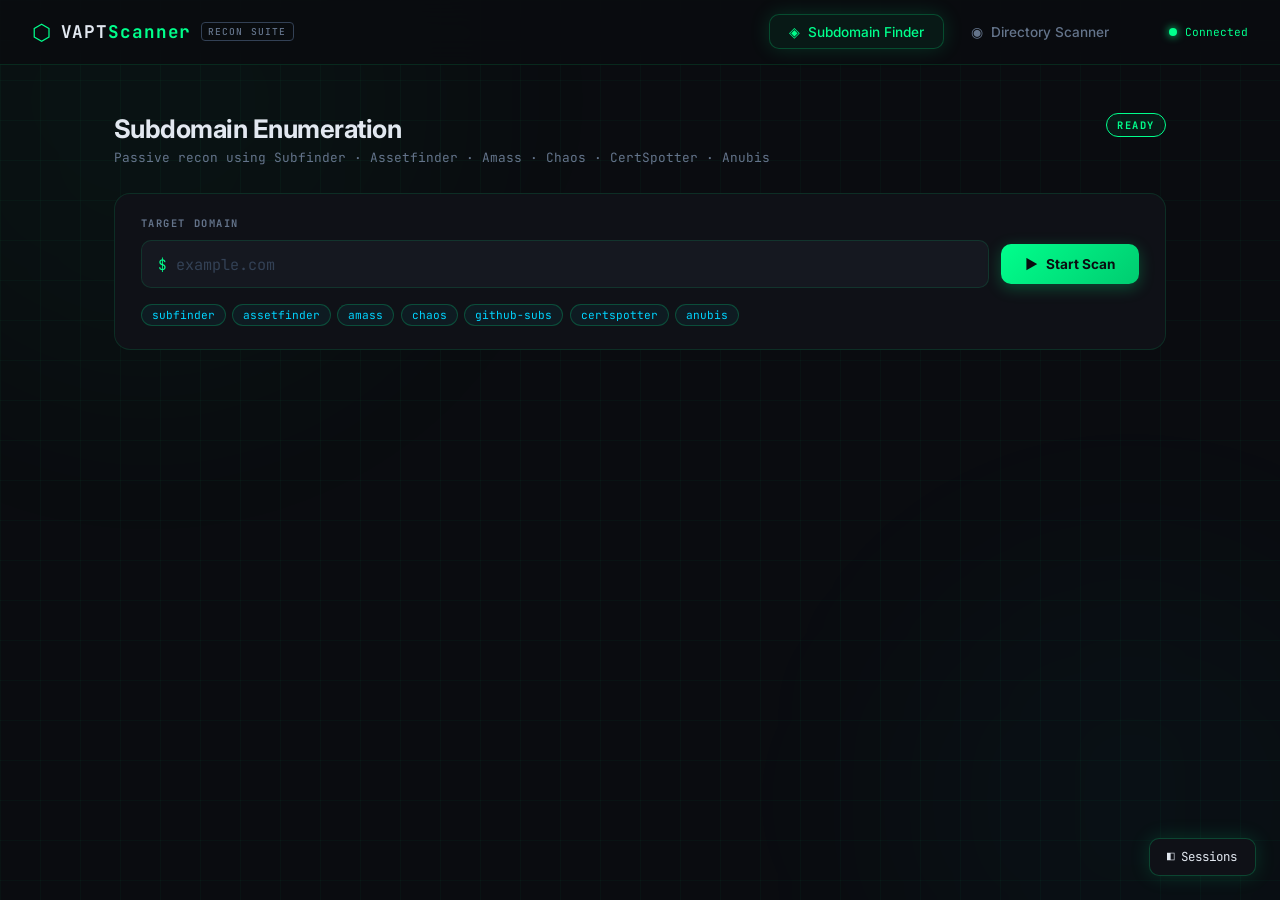
==== templates/index.html @ b08dced9 "Initial commit: VAPT Scanner Recon Suite - Flask backend with SSE streaming for real-time terminal o" ====
<!DOCTYPE html>
<html lang="en">
<head>
  <meta charset="UTF-8" />
  <meta name="viewport" content="width=device-width, initial-scale=1.0" />
  <title>VAPT Scanner — Recon Suite</title>
  <meta name="description" content="Professional VAPT reconnaissance suite for subdomain enumeration and sensitive directory discovery." />
  <link rel="preconnect" href="https://fonts.googleapis.com" />
  <link rel="preconnect" href="https://fonts.gstatic.com" crossorigin />
  <link href="https://fonts.googleapis.com/css2?family=JetBrains+Mono:wght@300;400;500;700&family=Inter:wght@300;400;500;600;700&display=swap" rel="stylesheet" />
  <link rel="stylesheet" href="/static/css/style.css" />
</head>
<body>

  <!-- ── BACKGROUND GRID ── -->
  <div class="bg-grid"></div>
  <div class="bg-glow bg-glow-1"></div>
  <div class="bg-glow bg-glow-2"></div>

  <!-- ── TOP NAV ── -->
  <nav class="navbar" id="navbar">
    <div class="nav-brand">
      <span class="brand-icon">⬡</span>
      <span class="brand-text">VAPT<span class="brand-accent">Scanner</span></span>
      <span class="brand-tag">RECON SUITE</span>
    </div>
    <div class="nav-tabs">
      <button class="nav-tab active" id="tab-subdomain" onclick="switchTab('subdomain')">
        <span class="tab-icon">◈</span> Subdomain Finder
      </button>
      <button class="nav-tab" id="tab-dirscan" onclick="switchTab('dirscan')">
        <span class="tab-icon">◉</span> Directory Scanner
      </button>
    </div>
    <div class="nav-status">
      <span class="status-dot" id="server-dot"></span>
      <span class="status-label" id="server-label">Connected</span>
    </div>
  </nav>

  <!-- ── MAIN CONTENT ── -->
  <main class="main-content">

    <!-- ══════════════════════════════════ -->
    <!--  MODULE 1 — SUBDOMAIN FINDER       -->
    <!-- ══════════════════════════════════ -->
    <section class="module" id="module-subdomain">

      <div class="module-header">
        <div class="module-title-group">
          <h1 class="module-title">Subdomain Enumeration</h1>
          <p class="module-subtitle">Passive recon using Subfinder · Assetfinder · Amass · Chaos · CertSpotter · Anubis</p>
        </div>
        <div class="module-badge" id="sub-badge">READY</div>
      </div>

      <!-- Input card -->
      <div class="card input-card">
        <label class="input-label" for="domain-input">TARGET DOMAIN</label>
        <div class="input-row">
          <div class="input-wrapper">
            <span class="input-prefix">$</span>
            <input
              type="text"
              id="domain-input"
              class="domain-input"
              placeholder="example.com"
              autocomplete="off"
              spellcheck="false"
            />
          </div>
          <button class="btn-primary" id="start-sub-btn" onclick="startSubdomainScan()">
            <span class="btn-icon">▶</span>
            <span class="btn-text">Start Scan</span>
          </button>
          <button class="btn-stop" id="stop-sub-btn" onclick="stopScan('subdomain')" style="display:none">
            <span class="btn-icon">■</span> Stop
          </button>
        </div>
        <div class="tool-chips">
          <span class="chip" id="chip-subfinder">subfinder</span>
          <span class="chip" id="chip-assetfinder">assetfinder</span>
          <span class="chip" id="chip-amass">amass</span>
          <span class="chip" id="chip-chaos">chaos</span>
          <span class="chip" id="chip-github">github-subs</span>
          <span class="chip" id="chip-certspotter">certspotter</span>
          <span class="chip" id="chip-anubis">anubis</span>
        </div>
      </div>

      <!-- Stats row -->
      <div class="stats-row" id="sub-stats-row" style="display:none">
        <div class="stat-card">
          <span class="stat-value" id="stat-total">0</span>
          <span class="stat-label">Total Found</span>
        </div>
        <div class="stat-card stat-card--alive">
          <span class="stat-value" id="stat-alive">0</span>
          <span class="stat-label">Alive Hosts</span>
        </div>
        <div class="stat-card">
          <span class="stat-value" id="stat-elapsed">0s</span>
          <span class="stat-label">Elapsed</span>
        </div>
      </div>

      <!-- Terminal -->
      <div class="card terminal-card" id="sub-terminal-card" style="display:none">
        <div class="terminal-header">
          <div class="terminal-dots">
            <span class="dot dot-red"></span>
            <span class="dot dot-yellow"></span>
            <span class="dot dot-green"></span>
          </div>
          <span class="terminal-title" id="sub-terminal-title">bash — subdomain_finder.sh</span>
          <button class="btn-icon-only" onclick="clearTerminal('sub-terminal')" title="Clear">⌫</button>
        </div>
        <div class="terminal-body" id="sub-terminal"></div>
      </div>

      <!-- Results -->
      <div class="card results-card" id="sub-results-card" style="display:none">
        <div class="results-header">
          <h2 class="results-title">Discovered Subdomains</h2>
          <div class="results-actions">
            <button class="btn-secondary" id="btn-dl-all-subs" onclick="downloadFile('all')">
              ↓ All Subdomains
            </button>
            <button class="btn-secondary btn-secondary--green" id="btn-dl-alive-subs" onclick="downloadFile('alive')">
              ↓ Alive Domains
            </button>
            <button class="btn-primary btn-primary--small" id="btn-run-dirscan" onclick="passToDirectoryScanner()">
              ◉ Run Dir Scan →
            </button>
          </div>
        </div>

        <div class="tabs-inner">
          <button class="inner-tab active" id="itab-alive" onclick="showResultTab('alive')">
            Alive <span class="tab-count" id="alive-count-badge">0</span>
          </button>
          <button class="inner-tab" id="itab-all" onclick="showResultTab('all')">
            All Subdomains <span class="tab-count" id="all-count-badge">0</span>
          </button>
        </div>

        <div id="results-table-container">
          <table class="results-table" id="results-table">
            <thead>
              <tr>
                <th>#</th>
                <th>Host / URL</th>
                <th>Status</th>
                <th>Action</th>
              </tr>
            </thead>
            <tbody id="results-tbody"></tbody>
          </table>
        </div>
      </div>

    </section>

    <!-- ══════════════════════════════════════════════ -->
    <!--  MODULE 2 — DIRECTORY SCANNER (two sub-tabs) -->
    <!-- ══════════════════════════════════════════════ -->
    <section class="module hidden" id="module-dirscan">

      <div class="module-header">
        <div class="module-title-group">
          <h1 class="module-title">Directory Scanner</h1>
          <p class="module-subtitle">Two scan modes: Sensitive File Exposure · Common Directory Enumeration</p>
        </div>
        <div class="module-badge module-badge--orange" id="dir-badge">READY</div>
      </div>

      <!-- ── SUB-TAB SWITCHER ── -->
      <div class="dir-subtab-bar">
        <button class="dir-subtab active" id="dsubtab-sensitive" onclick="switchDirSubTab('sensitive')">
          <span>🔐</span> Sensitive File Scan
        </button>
        <button class="dir-subtab" id="dsubtab-common" onclick="switchDirSubTab('common')">
          <span>📂</span> Common Directory Scan
          <span class="subtab-tag">4750 paths</span>
        </button>
      </div>

      <!-- ════════════════════════════════════ -->
      <!--  SUB-TAB A — SENSITIVE FILE SCAN    -->
      <!-- ════════════════════════════════════ -->
      <div id="dirpanel-sensitive">

        <!-- Input card -->
        <div class="card input-card">
          <div class="file-source-row">
            <div class="file-source-option active" id="src-from-scan" onclick="selectFileSource('scan')">
              <span class="source-icon">⟳</span>
              <span>From Last Subdomain Scan</span>
            </div>
            <div class="file-source-option" id="src-custom" onclick="selectFileSource('custom')">
              <span class="source-icon">📁</span>
              <span>Custom File Path</span>
            </div>
          </div>

          <div id="src-scan-panel">
            <div class="alive-file-display" id="alive-file-display">
              <span class="alive-file-icon">📄</span>
              <span class="alive-file-path" id="alive-file-path-display">No subdomain scan completed yet</span>
            </div>
          </div>

          <div id="src-custom-panel" style="display:none">
            <label class="input-label" for="custom-alive-path">ALIVE DOMAINS FILE PATH</label>
            <div class="input-row">
              <div class="input-wrapper" style="flex:1">
                <span class="input-prefix">📄</span>
                <input type="text" id="custom-alive-path" class="domain-input"
                  placeholder="/path/to/alive_subdomains.txt" spellcheck="false" />
              </div>
            </div>
          </div>

          <div style="margin-top:1.2rem">
            <label class="input-label" for="dir-domain-label">SCAN LABEL (optional)</label>
            <div class="input-row">
              <div class="input-wrapper" style="flex:1">
                <span class="input-prefix">@</span>
                <input type="text" id="dir-domain-label" class="domain-input"
                  placeholder="e.g. example.com" spellcheck="false" />
              </div>
              <button class="btn-primary btn-primary--orange" id="start-dir-btn" onclick="startDirScan()">
                <span class="btn-icon">▶</span>
                <span class="btn-text">Start Sensitive Scan</span>
              </button>
              <button class="btn-stop" id="stop-dir-btn" onclick="stopScan('dirscan')" style="display:none">
                <span class="btn-icon">■</span> Stop
              </button>
            </div>
          </div>

          <div class="target-chips-label">SENSITIVE PATHS CHECKED:</div>
          <div class="tool-chips">
            <span class="chip chip--path">/.env</span>
            <span class="chip chip--path">/.git/HEAD</span>
            <span class="chip chip--path">/.svn/entries</span>
            <span class="chip chip--path">/composer.json</span>
            <span class="chip chip--path">/package.json</span>
            <span class="chip chip--path">/config.php</span>
            <span class="chip chip--path">/wp-config.php</span>
          </div>
        </div>

        <div class="stats-row" id="dir-stats-row" style="display:none">
          <div class="stat-card">
            <span class="stat-value" id="dir-stat-scanned">0</span>
            <span class="stat-label">Hosts Audited</span>
          </div>
          <div class="stat-card stat-card--red">
            <span class="stat-value" id="dir-stat-found">0</span>
            <span class="stat-label">Exposures Found</span>
          </div>
          <div class="stat-card">
            <span class="stat-value" id="dir-stat-elapsed">0s</span>
            <span class="stat-label">Elapsed</span>
          </div>
        </div>

        <div class="card terminal-card" id="dir-terminal-card" style="display:none">
          <div class="terminal-header">
            <div class="terminal-dots">
              <span class="dot dot-red"></span><span class="dot dot-yellow"></span><span class="dot dot-green"></span>
            </div>
            <span class="terminal-title" id="dir-terminal-title">bash — dir_search.sh</span>
            <button class="btn-icon-only" onclick="clearTerminal('dir-terminal')" title="Clear">⌫</button>
          </div>
          <div class="terminal-body" id="dir-terminal"></div>
        </div>

        <div class="card results-card" id="dir-results-card" style="display:none">
          <div class="results-header">
            <h2 class="results-title">Verified Exposures</h2>
            <div class="results-actions">
              <button class="btn-secondary btn-secondary--red" id="btn-dl-findings" onclick="downloadDirFindings()">
                ↓ Download Report
              </button>
            </div>
          </div>
          <div id="findings-container">
            <table class="results-table" id="findings-table">
              <thead><tr><th>#</th><th>Exposed URL</th><th>Type</th><th>Action</th></tr></thead>
              <tbody id="findings-tbody"></tbody>
            </table>
            <div class="no-findings" id="no-findings-msg" style="display:none">
              <span class="no-findings-icon">✓</span>
              <span>No verified exposures found — target appears clean.</span>
            </div>
          </div>
        </div>

      </div><!-- /dirpanel-sensitive -->

      <!-- ════════════════════════════════════ -->
      <!--  SUB-TAB B — COMMON DIRECTORY SCAN  -->
      <!-- ════════════════════════════════════ -->
      <div id="dirpanel-common" style="display:none">

        <div class="card input-card">
          <label class="input-label" for="common-target-url">TARGET URL</label>
          <div class="input-row">
            <div class="input-wrapper" style="flex:1">
              <span class="input-prefix" style="color:var(--cyan)">🌐</span>
              <input
                type="text"
                id="common-target-url"
                class="domain-input"
                placeholder="https://example.com"
                autocomplete="off"
                spellcheck="false"
              />
            </div>
            <button class="btn-primary" id="start-common-btn" onclick="startCommonDirScan()"
              style="background:linear-gradient(135deg,#00d4ff,#0090b3);box-shadow:0 4px 15px rgba(0,212,255,0.25)">
              <span class="btn-icon">▶</span>
              <span class="btn-text">Start Common Scan</span>
            </button>
            <button class="btn-stop" id="stop-common-btn" onclick="stopScan('commondir')" style="display:none">
              <span class="btn-icon">■</span> Stop
            </button>
          </div>

          <div class="target-chips-label">WORDLIST: common.txt (4750 entries)</div>
          <div class="tool-chips">
            <span class="chip" style="color:var(--cyan);border-color:rgba(0,212,255,0.3)">/admin</span>
            <span class="chip" style="color:var(--cyan);border-color:rgba(0,212,255,0.3)">/login</span>
            <span class="chip" style="color:var(--cyan);border-color:rgba(0,212,255,0.3)">/api</span>
            <span class="chip" style="color:var(--cyan);border-color:rgba(0,212,255,0.3)">/backup</span>
            <span class="chip" style="color:var(--cyan);border-color:rgba(0,212,255,0.3)">/config</span>
            <span class="chip" style="color:var(--cyan);border-color:rgba(0,212,255,0.3)">/dashboard</span>
            <span class="chip" style="color:var(--cyan);border-color:rgba(0,212,255,0.3)">+4744 more</span>
          </div>
        </div>

        <!-- Common scan stats -->
        <div class="stats-row" id="common-stats-row" style="display:none">
          <div class="stat-card">
            <span class="stat-value" id="common-stat-scanned">0</span>
            <span class="stat-label">Hosts Scanned</span>
          </div>
          <div class="stat-card" style="border-color:rgba(0,212,255,0.25);background:rgba(0,212,255,0.04)">
            <span class="stat-value" id="common-stat-found" style="color:var(--cyan)">0</span>
            <span class="stat-label">Paths Found</span>
          </div>
          <div class="stat-card">
            <span class="stat-value" id="common-stat-elapsed">0s</span>
            <span class="stat-label">Elapsed</span>
          </div>
        </div>

        <!-- Common terminal -->
        <div class="card terminal-card" id="common-terminal-card" style="display:none">
          <div class="terminal-header">
            <div class="terminal-dots">
              <span class="dot dot-red"></span><span class="dot dot-yellow"></span><span class="dot dot-green"></span>
            </div>
            <span class="terminal-title" id="common-terminal-title">bash — common_dir_scan.sh</span>
            <button class="btn-icon-only" onclick="clearTerminal('common-terminal')" title="Clear">⌫</button>
          </div>
          <div class="terminal-body" id="common-terminal"></div>
        </div>

        <!-- Common results -->
        <div class="card results-card" id="common-results-card" style="display:none">
          <div class="results-header">
            <h2 class="results-title">Common Directories Found</h2>
            <div class="results-actions">
              <button class="btn-secondary" id="btn-dl-common"
                style="color:var(--cyan);border-color:rgba(0,212,255,0.3)"
                onclick="downloadCommonFindings()">
                ↓ Download Report
              </button>
            </div>
          </div>
          <div id="common-findings-container">
            <table class="results-table" id="common-findings-table">
              <thead>
                <tr>
                  <th>#</th>
                  <th>URL</th>
                  <th>HTTP Code</th>
                  <th>Action</th>
                </tr>
              </thead>
              <tbody id="common-findings-tbody"></tbody>
            </table>
            <div class="no-findings" id="common-no-findings-msg" style="display:none">
              <span class="no-findings-icon">✓</span>
              <span>No common directories found.</span>
            </div>
          </div>
        </div>

      </div><!-- /dirpanel-common -->

    </section>

  </main>

  <!-- ── SESSION HISTORY SIDEBAR TOGGLE ── -->
  <button class="history-toggle" id="history-toggle" onclick="toggleHistory()">
    ◧ Sessions
  </button>

  <aside class="history-panel" id="history-panel">
    <div class="history-header">
      <span>Scan History</span>
      <button class="btn-icon-only" onclick="toggleHistory()">✕</button>
    </div>
    <div class="history-list" id="history-list">
      <div class="history-empty">No scans yet</div>
    </div>
  </aside>

  <!-- ── TOAST NOTIFICATIONS ── -->
  <div class="toast-container" id="toast-container"></div>

  <script src="/static/js/app.js"></script>
</body>
</html>
---- static/css/style.css ----
/* ── VAPT Scanner — Dark Terminal Theme ── */
@import url('https://fonts.googleapis.com/css2?family=JetBrains+Mono:wght@300;400;500;700&family=Inter:wght@300;400;500;600;700&display=swap');

:root {
  --bg:        #0a0c10;
  --bg2:       #0f1117;
  --bg3:       #151820;
  --border:    rgba(0,255,140,0.12);
  --border2:   rgba(0,255,140,0.22);
  --green:     #00ff8c;
  --green-dim: #00cc70;
  --cyan:      #00d4ff;
  --orange:    #ff8c42;
  --red:       #ff4466;
  --yellow:    #ffd166;
  --text:      #e2e8f0;
  --text-dim:  #64748b;
  --text-muted:#334155;
  --mono:      'JetBrains Mono', monospace;
  --sans:      'Inter', sans-serif;
  --radius:    10px;
  --radius-lg: 16px;
  --glow-green: 0 0 20px rgba(0,255,140,0.15);
  --glow-cyan:  0 0 20px rgba(0,212,255,0.15);
  --glow-orange:0 0 20px rgba(255,140,66,0.15);
}

*, *::before, *::after { box-sizing: border-box; margin: 0; padding: 0; }

html { scroll-behavior: smooth; }

body {
  background: var(--bg);
  color: var(--text);
  font-family: var(--sans);
  min-height: 100vh;
  overflow-x: hidden;
}

/* ── BACKGROUND ── */
.bg-grid {
  position: fixed; inset: 0; z-index: 0; pointer-events: none;
  background-image:
    linear-gradient(rgba(0,255,140,0.03) 1px, transparent 1px),
    linear-gradient(90deg, rgba(0,255,140,0.03) 1px, transparent 1px);
  background-size: 40px 40px;
}
.bg-glow {
  position: fixed; border-radius: 50%; filter: blur(120px);
  pointer-events: none; z-index: 0; opacity: 0.5;
}
.bg-glow-1 { width:600px; height:600px; top:-200px; left:-150px; background:rgba(0,255,140,0.06); }
.bg-glow-2 { width:500px; height:500px; bottom:-150px; right:-100px; background:rgba(0,212,255,0.05); }

/* ── NAVBAR ── */
.navbar {
  position: sticky; top: 0; z-index: 100;
  display: flex; align-items: center; gap: 1.5rem;
  padding: 0.9rem 2rem;
  background: rgba(10,12,16,0.85);
  backdrop-filter: blur(20px);
  border-bottom: 1px solid var(--border);
}
.nav-brand { display: flex; align-items: center; gap: 0.6rem; }
.brand-icon { font-size: 1.4rem; color: var(--green); }
.brand-text { font-family: var(--mono); font-size: 1.1rem; font-weight: 700; letter-spacing: 0.05em; }
.brand-accent { color: var(--green); }
.brand-tag {
  font-family: var(--mono); font-size: 0.6rem; font-weight: 500;
  color: var(--text-dim); letter-spacing: 0.12em;
  border: 1px solid var(--text-muted); border-radius: 4px;
  padding: 2px 6px;
}
.nav-tabs { display: flex; gap: 0.4rem; margin-left: auto; }
.nav-tab {
  display: flex; align-items: center; gap: 0.5rem;
  padding: 0.5rem 1.2rem;
  background: transparent;
  border: 1px solid transparent;
  border-radius: var(--radius);
  color: var(--text-dim);
  font-family: var(--sans); font-size: 0.85rem; font-weight: 500;
  cursor: pointer; transition: all 0.2s;
}
.nav-tab:hover { color: var(--text); border-color: var(--border); }
.nav-tab.active {
  color: var(--green); border-color: var(--border2);
  background: rgba(0,255,140,0.06);
  box-shadow: var(--glow-green);
}
.tab-icon { font-size: 0.9rem; }

.nav-status { display: flex; align-items: center; gap: 0.5rem; margin-left: 1rem; }
.status-dot {
  width: 8px; height: 8px; border-radius: 50%;
  background: var(--green);
  box-shadow: 0 0 8px var(--green);
  animation: pulse-dot 2s infinite;
}
.status-label { font-family: var(--mono); font-size: 0.7rem; color: var(--green); }
@keyframes pulse-dot {
  0%,100% { opacity:1; }
  50% { opacity:0.4; }
}

/* ── MAIN LAYOUT ── */
.main-content {
  position: relative; z-index: 1;
  max-width: 1100px; margin: 0 auto;
  padding: 2rem 1.5rem 4rem;
}
.module { display: flex; flex-direction: column; gap: 1.2rem; }
.module.hidden { display: none !important; }

/* ── MODULE HEADER ── */
.module-header {
  display: flex; align-items: flex-start; justify-content: space-between;
  padding: 1rem 0 0.5rem;
}
.module-title { font-size: 1.6rem; font-weight: 700; letter-spacing: -0.02em; }
.module-subtitle { font-size: 0.8rem; color: var(--text-dim); margin-top: 0.3rem; font-family: var(--mono); }
.module-badge {
  font-family: var(--mono); font-size: 0.65rem; font-weight: 700;
  letter-spacing: 0.15em; padding: 4px 10px; border-radius: 20px;
  border: 1px solid var(--green); color: var(--green);
  background: rgba(0,255,140,0.06);
}
.module-badge--orange { border-color: var(--orange); color: var(--orange); background: rgba(255,140,66,0.06); }
.module-badge--running { border-color: var(--cyan); color: var(--cyan); background: rgba(0,212,255,0.06); animation: pulse-dot 1s infinite; }
.module-badge--done { border-color: var(--green); color: var(--green); background: rgba(0,255,140,0.1); }
.module-badge--failed { border-color: var(--red); color: var(--red); background: rgba(255,68,102,0.06); }

/* ── CARDS ── */
.card {
  background: var(--bg2);
  border: 1px solid var(--border);
  border-radius: var(--radius-lg);
  padding: 1.4rem 1.6rem;
  transition: border-color 0.3s;
}
.card:hover { border-color: var(--border2); }

/* ── INPUT CARD ── */
.input-label {
  font-family: var(--mono); font-size: 0.65rem; font-weight: 700;
  letter-spacing: 0.15em; color: var(--text-dim);
  display: block; margin-bottom: 0.6rem;
}
.input-row { display: flex; gap: 0.8rem; align-items: center; }
.input-wrapper {
  display: flex; align-items: center; gap: 0.6rem;
  background: var(--bg3); border: 1px solid var(--border);
  border-radius: var(--radius); padding: 0 1rem;
  flex: 1; transition: border-color 0.2s, box-shadow 0.2s;
}
.input-wrapper:focus-within {
  border-color: var(--green);
  box-shadow: 0 0 0 2px rgba(0,255,140,0.1);
}
.input-prefix { font-family: var(--mono); color: var(--green); font-size: 0.9rem; }
.domain-input {
  background: transparent; border: none; outline: none;
  color: var(--text); font-family: var(--mono); font-size: 0.95rem;
  width: 100%; padding: 0.8rem 0;
}
.domain-input::placeholder { color: var(--text-muted); }

/* ── TOOL CHIPS ── */
.tool-chips { display: flex; flex-wrap: wrap; gap: 0.4rem; margin-top: 1rem; }
.chip {
  font-family: var(--mono); font-size: 0.7rem; padding: 3px 10px;
  border-radius: 20px; border: 1px solid var(--border2);
  color: var(--cyan); background: rgba(0,212,255,0.05);
  transition: all 0.3s;
}
.chip--path { color: var(--orange); border-color: rgba(255,140,66,0.25); background: rgba(255,140,66,0.05); }
.chip.running { background: rgba(0,212,255,0.15); border-color: var(--cyan); color: var(--cyan); animation: pulse-dot 0.8s infinite; }
.chip.done { background: rgba(0,255,140,0.1); border-color: var(--green); color: var(--green); }
.chip.skipped { opacity: 0.35; }
.target-chips-label { font-family: var(--mono); font-size: 0.65rem; color: var(--text-dim); letter-spacing: 0.1em; margin-top: 1rem; margin-bottom: 0.4rem; }

/* ── BUTTONS ── */
.btn-primary {
  display: flex; align-items: center; gap: 0.5rem;
  padding: 0.75rem 1.5rem;
  background: linear-gradient(135deg, var(--green), var(--green-dim));
  color: #0a0c10; font-family: var(--sans); font-weight: 700;
  font-size: 0.85rem; border: none; border-radius: var(--radius);
  cursor: pointer; transition: all 0.2s; white-space: nowrap;
  box-shadow: 0 4px 15px rgba(0,255,140,0.25);
}
.btn-primary:hover { transform: translateY(-1px); box-shadow: 0 6px 20px rgba(0,255,140,0.35); }
.btn-primary:active { transform: translateY(0); }
.btn-primary:disabled { opacity: 0.5; cursor: not-allowed; transform: none; }
.btn-primary--orange {
  background: linear-gradient(135deg, var(--orange), #e07832);
  box-shadow: 0 4px 15px rgba(255,140,66,0.25);
}
.btn-primary--orange:hover { box-shadow: 0 6px 20px rgba(255,140,66,0.35); }
.btn-primary--small { padding: 0.5rem 1rem; font-size: 0.78rem; }

.btn-stop {
  display: flex; align-items: center; gap: 0.4rem;
  padding: 0.75rem 1.2rem;
  background: rgba(255,68,102,0.12);
  color: var(--red); border: 1px solid rgba(255,68,102,0.4);
  border-radius: var(--radius); font-family: var(--sans);
  font-weight: 600; font-size: 0.85rem; cursor: pointer;
  transition: all 0.2s; white-space: nowrap;
  animation: pulse-stop 1.5s ease-in-out infinite;
}
.btn-stop:hover {
  background: rgba(255,68,102,0.22);
  border-color: var(--red);
  box-shadow: 0 0 12px rgba(255,68,102,0.3);
}
@keyframes pulse-stop {
  0%,100% { box-shadow: 0 0 0 rgba(255,68,102,0); }
  50%      { box-shadow: 0 0 8px rgba(255,68,102,0.35); }
}

.btn-secondary {
  padding: 0.5rem 1rem;
  background: transparent; color: var(--cyan);
  border: 1px solid rgba(0,212,255,0.3);
  border-radius: var(--radius); font-family: var(--sans);
  font-size: 0.78rem; cursor: pointer; transition: all 0.2s; white-space: nowrap;
}
.btn-secondary:hover { background: rgba(0,212,255,0.08); border-color: var(--cyan); }
.btn-secondary--green { color: var(--green); border-color: rgba(0,255,140,0.3); }
.btn-secondary--green:hover { background: rgba(0,255,140,0.08); border-color: var(--green); }
.btn-secondary--red { color: var(--red); border-color: rgba(255,68,102,0.3); }
.btn-secondary--red:hover { background: rgba(255,68,102,0.08); border-color: var(--red); }
.btn-icon-only {
  background: transparent; border: none; cursor: pointer;
  color: var(--text-dim); font-size: 0.85rem;
  padding: 4px 8px; border-radius: 4px; transition: color 0.2s;
}
.btn-icon-only:hover { color: var(--text); }

/* ── STATS ROW ── */
.stats-row { display: grid; grid-template-columns: repeat(3, 1fr); gap: 1rem; }
.stat-card {
  background: var(--bg2); border: 1px solid var(--border);
  border-radius: var(--radius-lg); padding: 1rem 1.2rem;
  display: flex; flex-direction: column; gap: 0.3rem;
  transition: all 0.3s;
}
.stat-card--alive { border-color: rgba(0,255,140,0.25); background: rgba(0,255,140,0.04); }
.stat-card--red { border-color: rgba(255,68,102,0.25); background: rgba(255,68,102,0.04); }
.stat-value { font-family: var(--mono); font-size: 2rem; font-weight: 700; color: var(--text); }
.stat-card--alive .stat-value { color: var(--green); }
.stat-card--red .stat-value { color: var(--red); }
.stat-label { font-family: var(--mono); font-size: 0.65rem; color: var(--text-dim); letter-spacing: 0.1em; text-transform: uppercase; }

/* ── TERMINAL ── */
.terminal-card { padding: 0; overflow: hidden; }
.terminal-header {
  display: flex; align-items: center; gap: 0.7rem;
  padding: 0.8rem 1rem; background: var(--bg3);
  border-bottom: 1px solid var(--border);
}
.terminal-dots { display: flex; gap: 6px; }
.dot { width: 12px; height: 12px; border-radius: 50%; }
.dot-red    { background: #ff5f57; }
.dot-yellow { background: #ffbd2e; }
.dot-green  { background: #28ca42; }
.terminal-title { font-family: var(--mono); font-size: 0.75rem; color: var(--text-dim); flex: 1; text-align: center; }
.terminal-body {
  height: 320px; overflow-y: auto; padding: 1rem 1.2rem;
  font-family: var(--mono); font-size: 0.8rem; line-height: 1.7;
  background: #060810;
  scroll-behavior: smooth;
}
.terminal-body::-webkit-scrollbar { width: 4px; }
.terminal-body::-webkit-scrollbar-track { background: transparent; }
.terminal-body::-webkit-scrollbar-thumb { background: var(--text-muted); border-radius: 2px; }

.t-line { display: flex; gap: 0.5rem; animation: fade-in 0.15s ease; }
@keyframes fade-in { from { opacity:0; transform: translateY(3px); } to { opacity:1; transform: translateY(0); } }
.t-prefix { color: var(--text-muted); user-select: none; flex-shrink: 0; }
.t-text { color: #a0aec0; word-break: break-all; }
.t-text.ok   { color: var(--green); }
.t-text.warn { color: var(--yellow); }
.t-text.err  { color: var(--red); }
.t-text.info { color: var(--cyan); }
.t-text.exposed { color: var(--red); font-weight: 700; }

.cursor-blink::after {
  content: '█'; color: var(--green);
  animation: blink 1s step-end infinite;
}
@keyframes blink { 0%,100%{opacity:1} 50%{opacity:0} }

/* ── RESULTS / FINDINGS CARD ── */
.results-header { display: flex; align-items: center; justify-content: space-between; margin-bottom: 1rem; flex-wrap: wrap; gap: 0.8rem; }
.results-title { font-size: 1rem; font-weight: 600; }
.results-actions { display: flex; gap: 0.6rem; flex-wrap: wrap; }

.tabs-inner { display: flex; gap: 0.3rem; margin-bottom: 1rem; border-bottom: 1px solid var(--border); padding-bottom: 0.5rem; }
.inner-tab {
  padding: 0.4rem 1rem; background: transparent;
  border: 1px solid transparent; border-radius: var(--radius);
  color: var(--text-dim); font-size: 0.82rem; cursor: pointer; transition: all 0.2s;
}
.inner-tab:hover { color: var(--text); }
.inner-tab.active { color: var(--green); border-color: var(--border2); background: rgba(0,255,140,0.06); }
.tab-count {
  display: inline-block; background: rgba(0,255,140,0.15);
  color: var(--green); font-size: 0.65rem; font-family: var(--mono);
  padding: 1px 6px; border-radius: 10px; margin-left: 4px;
}

/* ── RESULTS TABLE ── */
.results-table { width: 100%; border-collapse: collapse; font-size: 0.82rem; }
.results-table th {
  text-align: left; padding: 0.5rem 0.8rem;
  font-family: var(--mono); font-size: 0.65rem;
  color: var(--text-dim); letter-spacing: 0.1em; text-transform: uppercase;
  border-bottom: 1px solid var(--border);
}
.results-table td { padding: 0.55rem 0.8rem; border-bottom: 1px solid rgba(255,255,255,0.03); vertical-align: middle; }
.results-table tbody tr:hover { background: rgba(255,255,255,0.02); }
.results-table .num { color: var(--text-muted); font-family: var(--mono); font-size: 0.7rem; }
.results-table .host { font-family: var(--mono); font-size: 0.78rem; color: var(--cyan); word-break: break-all; }
.results-table .host a { color: inherit; text-decoration: none; }
.results-table .host a:hover { text-decoration: underline; }

.badge {
  display: inline-block; font-family: var(--mono); font-size: 0.62rem;
  font-weight: 700; padding: 2px 8px; border-radius: 10px; letter-spacing: 0.06em;
}
.badge-alive  { background: rgba(0,255,140,0.1); color: var(--green); border: 1px solid rgba(0,255,140,0.25); }
.badge-dead   { background: rgba(255,68,102,0.08); color: var(--red); border: 1px solid rgba(255,68,102,0.2); }
.badge-sub    { background: rgba(0,212,255,0.08); color: var(--cyan); border: 1px solid rgba(0,212,255,0.2); }
.badge-exposed{ background: rgba(255,68,102,0.15); color: var(--red); border: 1px solid rgba(255,68,102,0.4); }

/* ── DIR SCANNER SUB-TABS ── */
.dir-subtab-bar {
  display: flex; gap: 0.5rem; margin-bottom: 1rem;
  background: var(--bg3); border: 1px solid var(--border);
  border-radius: var(--radius-lg); padding: 0.4rem;
}
.dir-subtab {
  flex: 1; display: flex; align-items: center; justify-content: center; gap: 0.5rem;
  padding: 0.6rem 1rem;
  background: transparent; border: 1px solid transparent;
  border-radius: var(--radius); color: var(--text-dim);
  font-family: var(--sans); font-size: 0.85rem; font-weight: 500;
  cursor: pointer; transition: all 0.2s;
}
.dir-subtab:hover { color: var(--text); border-color: var(--border); }
.dir-subtab.active {
  background: rgba(255,140,66,0.08);
  border-color: rgba(255,140,66,0.35);
  color: var(--orange);
  box-shadow: var(--glow-orange);
}
.dir-subtab:last-child.active {
  background: rgba(0,212,255,0.08);
  border-color: rgba(0,212,255,0.35);
  color: var(--cyan);
  box-shadow: var(--glow-cyan);
}
.subtab-tag {
  font-family: var(--mono); font-size: 0.6rem;
  background: rgba(0,212,255,0.12); color: var(--cyan);
  border: 1px solid rgba(0,212,255,0.25);
  padding: 1px 6px; border-radius: 10px;
}

/* ── DIR SCANNER FILE SOURCE ── */

.file-source-row { display: flex; gap: 0.8rem; margin-bottom: 1.2rem; }
.file-source-option {
  display: flex; align-items: center; gap: 0.5rem;
  padding: 0.6rem 1rem; border-radius: var(--radius);
  border: 1px solid var(--border); color: var(--text-dim);
  font-size: 0.82rem; cursor: pointer; transition: all 0.2s; flex: 1; justify-content: center;
}
.file-source-option:hover { border-color: var(--border2); color: var(--text); }
.file-source-option.active { border-color: var(--orange); color: var(--orange); background: rgba(255,140,66,0.06); }

.alive-file-display {
  display: flex; align-items: center; gap: 0.8rem;
  background: var(--bg3); border: 1px solid var(--border);
  border-radius: var(--radius); padding: 0.9rem 1rem;
}
.alive-file-icon { font-size: 1.2rem; }
.alive-file-path { font-family: var(--mono); font-size: 0.78rem; color: var(--green); word-break: break-all; }
.alive-file-path.empty { color: var(--text-muted); }

/* ── NO FINDINGS ── */
.no-findings {
  display: flex; align-items: center; gap: 0.8rem;
  padding: 2rem; justify-content: center;
  color: var(--green); font-family: var(--mono); font-size: 0.85rem;
}
.no-findings-icon { font-size: 1.4rem; }

/* ── HISTORY PANEL ── */
.history-toggle {
  position: fixed; bottom: 1.5rem; right: 1.5rem; z-index: 200;
  padding: 0.6rem 1.1rem;
  background: var(--bg2); border: 1px solid var(--border2);
  border-radius: var(--radius); color: var(--text);
  font-family: var(--mono); font-size: 0.78rem; cursor: pointer;
  transition: all 0.2s; box-shadow: var(--glow-green);
}
.history-toggle:hover { background: var(--bg3); }

.history-panel {
  position: fixed; right: -340px; top: 60px; bottom: 0;
  width: 320px; z-index: 150;
  background: var(--bg2); border-left: 1px solid var(--border);
  transition: right 0.3s ease; display: flex; flex-direction: column;
}
.history-panel.open { right: 0; box-shadow: -8px 0 40px rgba(0,0,0,0.5); }
.history-header {
  display: flex; align-items: center; justify-content: space-between;
  padding: 1rem 1.2rem; border-bottom: 1px solid var(--border);
  font-family: var(--mono); font-size: 0.85rem; font-weight: 600;
}
.history-list { flex: 1; overflow-y: auto; padding: 0.8rem; display: flex; flex-direction: column; gap: 0.5rem; }
.history-empty { text-align: center; color: var(--text-muted); font-family: var(--mono); font-size: 0.78rem; padding: 2rem 0; }
.history-item {
  background: var(--bg3); border: 1px solid var(--border);
  border-radius: var(--radius); padding: 0.8rem;
  transition: all 0.2s;
}
.history-item--clickable {
  cursor: pointer;
}
.history-item--clickable:hover {
  border-color: var(--green);
  background: rgba(0,255,140,0.04);
  box-shadow: 0 0 12px rgba(0,255,140,0.08);
  transform: translateY(-1px);
}
.history-item-top {
  display: flex; align-items: center; justify-content: space-between;
  margin-bottom: 0.25rem;
}
.history-item-type { font-family: var(--mono); font-size: 0.6rem; color: var(--text-dim); letter-spacing: 0.1em; }
.history-item-domain { font-family: var(--mono); font-size: 0.85rem; color: var(--cyan); margin: 0.2rem 0; }
.history-item-meta { font-size: 0.7rem; color: var(--text-dim); }
.history-item-status { font-family: var(--mono); font-size: 0.65rem; }
.history-item-cta {
  font-family: var(--mono); font-size: 0.65rem;
  color: var(--green); margin-top: 0.4rem; opacity: 0.7;
  transition: opacity 0.2s;
}
.history-item--clickable:hover .history-item-cta { opacity: 1; }

/* ── TOAST ── */
.toast-container { position: fixed; bottom: 1.5rem; left: 50%; transform: translateX(-50%); z-index: 500; display: flex; flex-direction: column; gap: 0.5rem; pointer-events: none; }
.toast {
  background: var(--bg2); border: 1px solid var(--border2);
  border-radius: var(--radius); padding: 0.7rem 1.2rem;
  font-family: var(--mono); font-size: 0.78rem; color: var(--text);
  box-shadow: var(--glow-green); animation: toast-in 0.25s ease;
  pointer-events: auto;
}
.toast.toast-err { border-color: rgba(255,68,102,0.4); color: var(--red); }
@keyframes toast-in { from { opacity:0; transform: translateY(10px); } to { opacity:1; transform: translateY(0); } }

/* ── PROGRESS BAR ── */
.progress-bar-wrap { height: 2px; background: var(--bg3); border-radius: 2px; overflow: hidden; margin-top: 0.8rem; }
.progress-bar {
  height: 100%; width: 0; border-radius: 2px;
  background: linear-gradient(90deg, var(--green), var(--cyan));
  transition: width 0.4s ease;
  animation: shimmer 2s infinite;
}
@keyframes shimmer {
  0%   { box-shadow: 0 0 4px var(--green); }
  50%  { box-shadow: 0 0 12px var(--cyan); }
  100% { box-shadow: 0 0 4px var(--green); }
}

/* ── SCROLLBAR ── */
::-webkit-scrollbar { width: 6px; height: 6px; }
::-webkit-scrollbar-track { background: var(--bg2); }
::-webkit-scrollbar-thumb { background: var(--text-muted); border-radius: 3px; }

/* ── RESPONSIVE ── */
@media (max-width: 700px) {
  .navbar { padding: 0.8rem 1rem; flex-wrap: wrap; }
  .main-content { padding: 1rem 1rem 3rem; }
  .stats-row { grid-template-columns: 1fr 1fr; }
  .module-header { flex-direction: column; gap: 0.5rem; }
  .results-header { flex-direction: column; }
  .nav-status { display: none; }
}
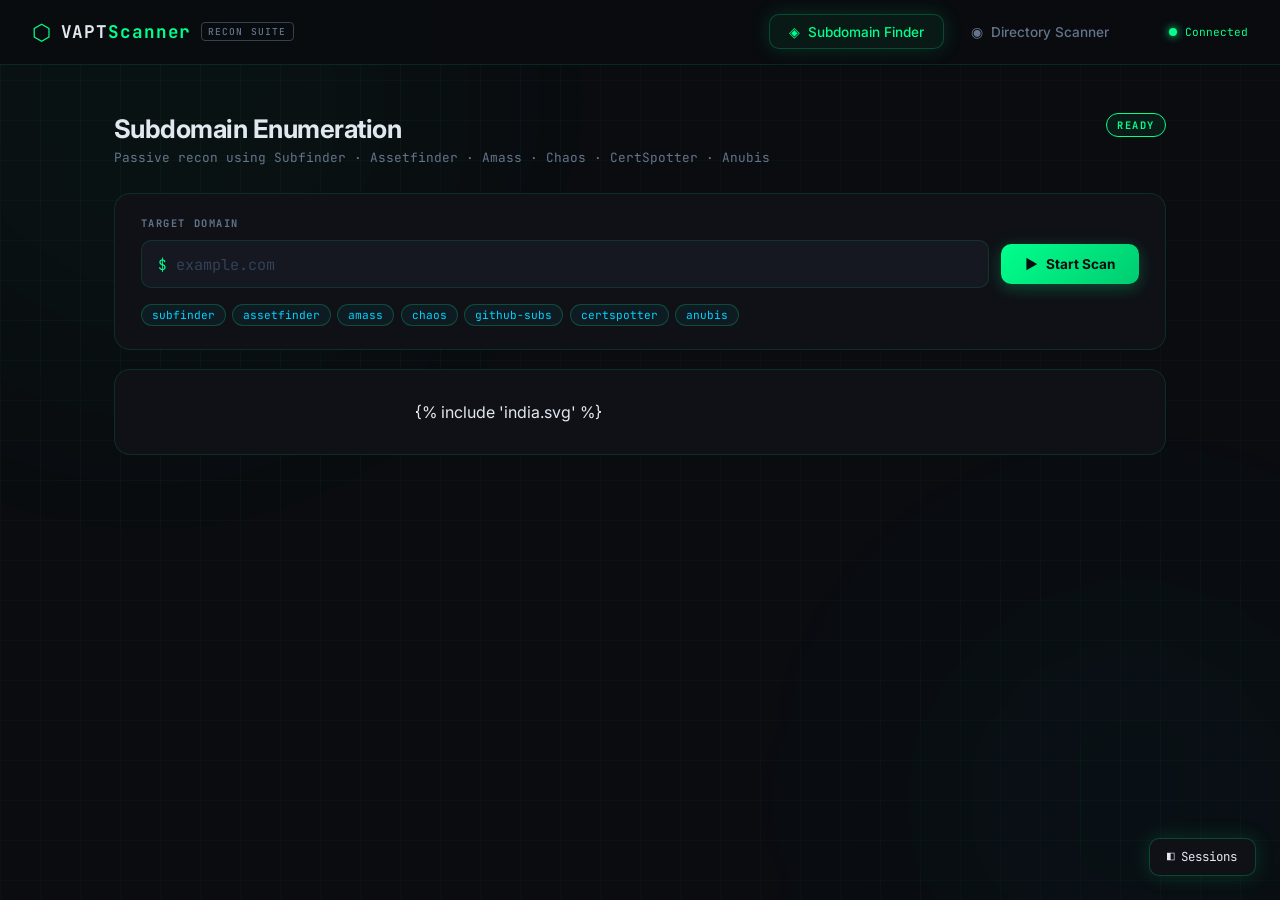
==== commit 3816cb88: "Added indian map and fix the duplicate" ====
--- a/templates/index.html
+++ b/templates/index.html
@@ -104,6 +104,14 @@
         </div>
       </div>
 
+      <!-- Map Card -->
+      <div class="card map-card" id="sub-map-card">
+        <div class="map-container" id="india-map-container">
+          {% include 'india.svg' %}
+          <div id="map-tooltip" class="map-tooltip"></div>
+        </div>
+      </div>
+
       <!-- Terminal -->
       <div class="card terminal-card" id="sub-terminal-card" style="display:none">
         <div class="terminal-header">
--- a/static/css/style.css
+++ b/static/css/style.css
@@ -483,6 +483,57 @@
 ::-webkit-scrollbar-track { background: var(--bg2); }
 ::-webkit-scrollbar-thumb { background: var(--text-muted); border-radius: 3px; }
 
+/* ── MAP OF INDIA ── */
+.map-card {
+  padding: 2rem;
+  display: flex;
+  justify-content: center;
+  align-items: center;
+}
+.map-container {
+  position: relative;
+  width: 100%;
+  max-width: 450px;
+  margin: 0 auto;
+}
+.map-container svg {
+  width: 100%;
+  height: auto;
+  filter: drop-shadow(0 0 10px rgba(0,255,140,0.1));
+}
+.map-container svg path {
+  fill: var(--bg3);
+  stroke: var(--green);
+  stroke-width: 1.5;
+  transition: all 0.3s ease;
+  cursor: pointer;
+}
+.map-container svg path:hover {
+  fill: rgba(0,255,140,0.2);
+  stroke-width: 2.5;
+  filter: drop-shadow(0 0 8px var(--green));
+}
+.map-tooltip {
+  position: absolute;
+  top: 0px;
+  right: -80px;
+  background: rgba(10,12,16,0.9);
+  border: 1px solid var(--green);
+  color: var(--green);
+  padding: 8px 16px;
+  border-radius: var(--radius);
+  font-family: var(--mono);
+  font-size: 0.85rem;
+  font-weight: 700;
+  pointer-events: none;
+  opacity: 0;
+  transition: opacity 0.2s ease;
+  box-shadow: var(--glow-green);
+  text-transform: uppercase;
+  letter-spacing: 0.05em;
+  z-index: 10;
+}
+
 /* ── RESPONSIVE ── */
 @media (max-width: 700px) {
   .navbar { padding: 0.8rem 1rem; flex-wrap: wrap; }
@@ -491,4 +542,5 @@
   .module-header { flex-direction: column; gap: 0.5rem; }
   .results-header { flex-direction: column; }
   .nav-status { display: none; }
-}
+  .map-tooltip { right: 0; top: -40px; }
+}
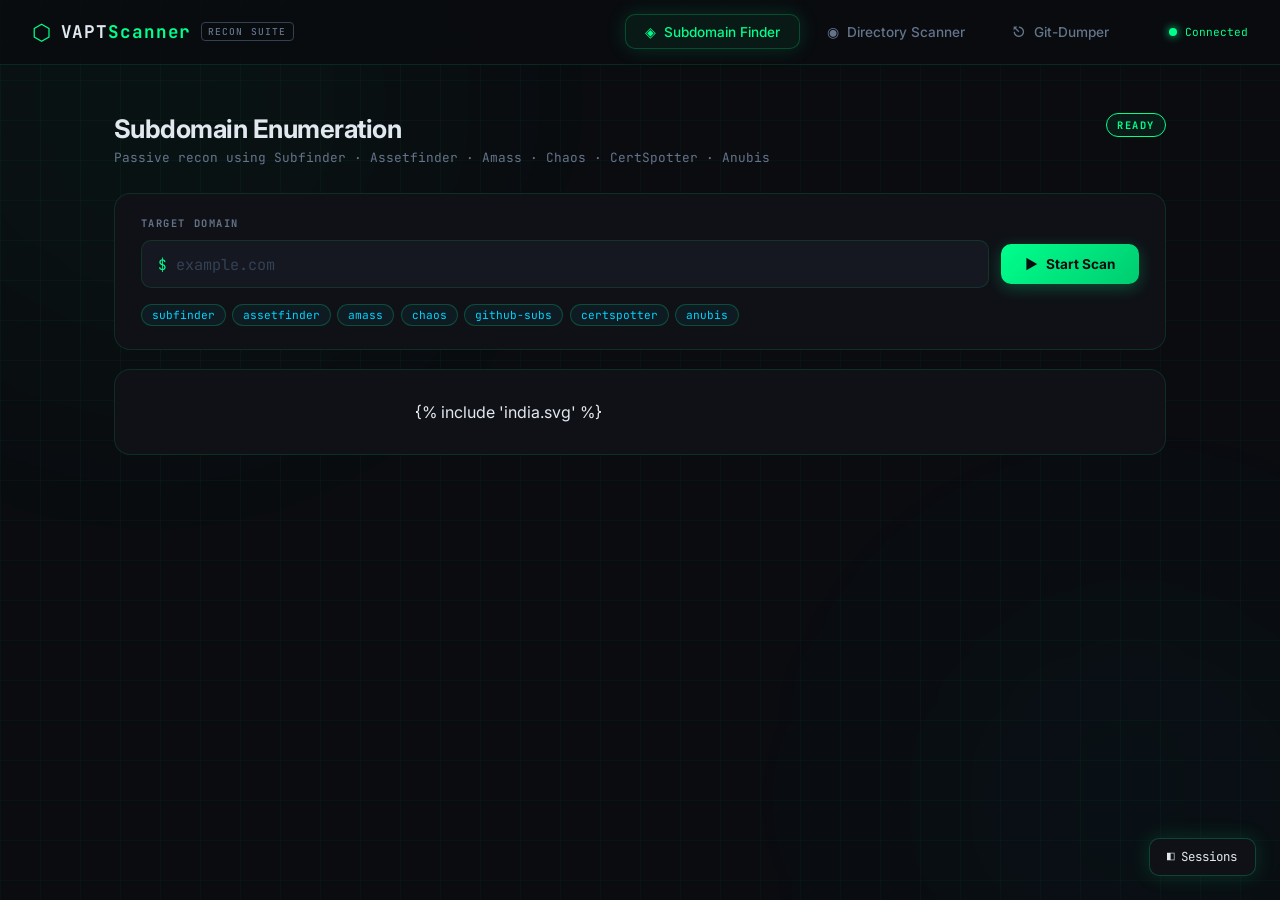
==== commit ab4a8505: "Add Git-Dumper module: detect .git/HEAD exposures, manual per-target dump with authorization confirm" ====
--- a/templates/index.html
+++ b/templates/index.html
@@ -30,6 +30,9 @@
       </button>
       <button class="nav-tab" id="tab-dirscan" onclick="switchTab('dirscan')">
         <span class="tab-icon">◉</span> Directory Scanner
+      </button>
+      <button class="nav-tab" id="tab-gitdump" onclick="switchTab('gitdump')">
+        <span class="tab-icon">⎋</span> Git-Dumper
       </button>
     </div>
     <div class="nav-status">
@@ -412,6 +415,152 @@
 
     </section>
 
+    <!-- ══════════════════════════════════ -->
+    <!--  MODULE 3 — GIT-DUMPER             -->
+    <!-- ══════════════════════════════════ -->
+    <section class="module hidden" id="module-gitdump">
+
+      <div class="module-header">
+        <div class="module-title-group">
+          <h1 class="module-title">Git-Dumper</h1>
+          <p class="module-subtitle">Extract an exposed .git repository from a confirmed finding — one target at a time</p>
+        </div>
+        <div class="module-badge" id="gitdump-badge">READY</div>
+      </div>
+
+      <div class="auth-banner" id="gitdump-availability-banner" style="display:none"></div>
+
+      <div class="auth-banner auth-banner--info">
+        ⎋ Every dump here is a manual, per-target action. Findings are never dumped automatically —
+        you pick one below, confirm you're authorized to test it, then run it yourself.
+      </div>
+
+      <!-- Detected findings -->
+      <div class="card">
+        <div class="results-header">
+          <h2 class="results-title">Detected /.git/HEAD Exposures</h2>
+        </div>
+        <div id="gitdump-findings-list" class="gitdump-findings-list"></div>
+        <div class="no-findings" id="gitdump-no-findings">
+          <span class="no-findings-icon">·</span>
+          <span>No /.git/HEAD exposures yet — run a Sensitive File Scan on the Directory Scanner tab, or add a target manually below.</span>
+        </div>
+
+        <div class="target-chips-label" style="margin-top:1.4rem">ADD TARGET MANUALLY</div>
+        <div class="input-row">
+          <div class="input-wrapper" style="flex:1">
+            <span class="input-prefix">⎋</span>
+            <input type="text" id="gitdump-custom-url" class="domain-input"
+              placeholder="https://target.example/.git/HEAD" spellcheck="false" />
+          </div>
+          <button class="btn-secondary" onclick="addCustomGitDumpTarget()">+ Add</button>
+        </div>
+      </div>
+
+      <!-- Confirm & run -->
+      <div class="card" id="gitdump-confirm-card" style="display:none">
+        <div class="results-header">
+          <h2 class="results-title">Confirm &amp; Run</h2>
+        </div>
+
+        <div class="target-chips-label">SELECTED TARGET</div>
+        <div class="alive-file-display">
+          <span class="alive-file-icon">⎋</span>
+          <span class="alive-file-path" id="gitdump-target-display">—</span>
+        </div>
+
+        <div style="margin-top:1rem">
+          <label class="input-label" for="gitdump-label-input">DUMP FOLDER LABEL (optional)</label>
+          <div class="input-row">
+            <div class="input-wrapper" style="flex:1">
+              <span class="input-prefix">@</span>
+              <input type="text" id="gitdump-label-input" class="domain-input"
+                placeholder="defaults to the hostname" spellcheck="false" />
+            </div>
+          </div>
+        </div>
+
+        <div class="gitdump-preview">
+          <div class="gitdump-preview-row">
+            <span class="gitdump-preview-label">Command</span>
+            <code class="gitdump-preview-value" id="gitdump-command-preview">—</code>
+          </div>
+          <div class="gitdump-preview-row">
+            <span class="gitdump-preview-label">Saves to</span>
+            <code class="gitdump-preview-value" id="gitdump-path-preview">—</code>
+          </div>
+          <div class="gitdump-preview-hint" id="gitdump-venv-hint"></div>
+        </div>
+
+        <label class="auth-checkbox-row" for="gitdump-authorized-checkbox">
+          <input type="checkbox" id="gitdump-authorized-checkbox" />
+          <span>I confirm I am authorized to test this specific target and extract its repository data.</span>
+        </label>
+
+        <div class="input-row" style="margin-top:1rem">
+          <button class="btn-primary" id="start-gitdump-btn" onclick="startGitDump()" disabled
+            style="background:linear-gradient(135deg,#ff4466,#c22e48);box-shadow:0 4px 15px rgba(255,68,102,0.25)">
+            <span class="btn-icon">⎋</span>
+            <span class="btn-text">Run Dump</span>
+          </button>
+          <button class="btn-stop" id="stop-gitdump-btn" onclick="stopScan('gitdump')" style="display:none">
+            <span class="btn-icon">■</span> Stop
+          </button>
+        </div>
+      </div>
+
+      <!-- Stats -->
+      <div class="stats-row" id="gitdump-stats-row" style="display:none">
+        <div class="stat-card stat-card--red">
+          <span class="stat-value" id="gitdump-stat-files">0</span>
+          <span class="stat-label">Files Retrieved</span>
+        </div>
+        <div class="stat-card">
+          <span class="stat-value" id="gitdump-stat-elapsed">0s</span>
+          <span class="stat-label">Elapsed</span>
+        </div>
+      </div>
+
+      <!-- Terminal -->
+      <div class="card terminal-card" id="gitdump-terminal-card" style="display:none">
+        <div class="terminal-header">
+          <div class="terminal-dots">
+            <span class="dot dot-red"></span><span class="dot dot-yellow"></span><span class="dot dot-green"></span>
+          </div>
+          <span class="terminal-title">bash — git-dumper</span>
+          <button class="btn-icon-only" onclick="clearTerminal('gitdump-terminal')" title="Clear">⌫</button>
+        </div>
+        <div class="terminal-body" id="gitdump-terminal"></div>
+      </div>
+
+      <!-- Results -->
+      <div class="card results-card" id="gitdump-results-card" style="display:none">
+        <div class="results-header">
+          <h2 class="results-title">Dump Complete</h2>
+          <div class="results-actions">
+            <button class="btn-secondary btn-secondary--red" onclick="copyGitDumpPath()">
+              ⧉ Copy Path
+            </button>
+          </div>
+        </div>
+        <div class="gitdump-preview">
+          <div class="gitdump-preview-row">
+            <span class="gitdump-preview-label">Target</span>
+            <code class="gitdump-preview-value" id="gitdump-result-target">—</code>
+          </div>
+          <div class="gitdump-preview-row">
+            <span class="gitdump-preview-label">Saved to</span>
+            <code class="gitdump-preview-value" id="gitdump-result-path">—</code>
+          </div>
+          <div class="gitdump-preview-row">
+            <span class="gitdump-preview-label">Files</span>
+            <code class="gitdump-preview-value" id="gitdump-result-count">0</code>
+          </div>
+        </div>
+      </div>
+
+    </section>
+
   </main>
 
   <!-- ── SESSION HISTORY SIDEBAR TOGGLE ── -->
--- a/static/css/style.css
+++ b/static/css/style.css
@@ -544,3 +544,45 @@
   .nav-status { display: none; }
   .map-tooltip { right: 0; top: -40px; }
 }
+
+/* ── Git-Dumper module (additive — doesn't touch any rule above) ── */
+.auth-banner {
+  display: flex; align-items: center; gap: 0.6rem;
+  padding: 0.7rem 1rem; border-radius: 8px; font-size: 0.8rem;
+  border: 1px solid rgba(255,68,102,0.35); background: rgba(255,68,102,0.08); color: var(--red);
+}
+.auth-banner--info {
+  border-color: rgba(0,212,255,0.25); background: rgba(0,212,255,0.05); color: var(--text-dim);
+  font-family: var(--mono); font-size: 0.75rem;
+}
+.gitdump-findings-list { display: flex; flex-direction: column; gap: 0.5rem; }
+.gitdump-finding-row {
+  display: flex; align-items: center; justify-content: space-between; gap: 1rem;
+  padding: 0.6rem 0.9rem; border: 1px solid var(--border); border-radius: 8px;
+  background: rgba(255,255,255,0.015);
+}
+.gitdump-finding-row.selected { border-color: var(--red); background: rgba(255,68,102,0.06); }
+.gitdump-finding-url {
+  font-family: var(--mono); font-size: 0.78rem; color: var(--cyan); word-break: break-all;
+}
+.gitdump-preview { margin-top: 1rem; display: flex; flex-direction: column; gap: 0.5rem; }
+.gitdump-preview-row {
+  display: flex; flex-direction: column; gap: 0.2rem;
+  padding: 0.6rem 0.8rem; border-radius: 8px;
+  background: rgba(255,255,255,0.02); border: 1px solid var(--border);
+}
+.gitdump-preview-label {
+  font-family: var(--mono); font-size: 0.65rem; letter-spacing: 0.1em; color: var(--text-dim);
+}
+.gitdump-preview-value {
+  font-family: var(--mono); font-size: 0.78rem; color: var(--text); word-break: break-all;
+}
+.gitdump-preview-hint { font-size: 0.7rem; color: var(--text-muted); margin-top: 0.2rem; }
+.auth-checkbox-row {
+  display: flex; align-items: flex-start; gap: 0.6rem; margin-top: 1.2rem;
+  padding: 0.8rem 1rem; border-radius: 8px; cursor: pointer;
+  border: 1px solid rgba(255,68,102,0.3); background: rgba(255,68,102,0.05);
+  font-size: 0.8rem; color: var(--text);
+}
+.auth-checkbox-row input[type="checkbox"] { margin-top: 0.15rem; accent-color: var(--red); }
+.btn-gitdump-send { color: var(--red) !important; }
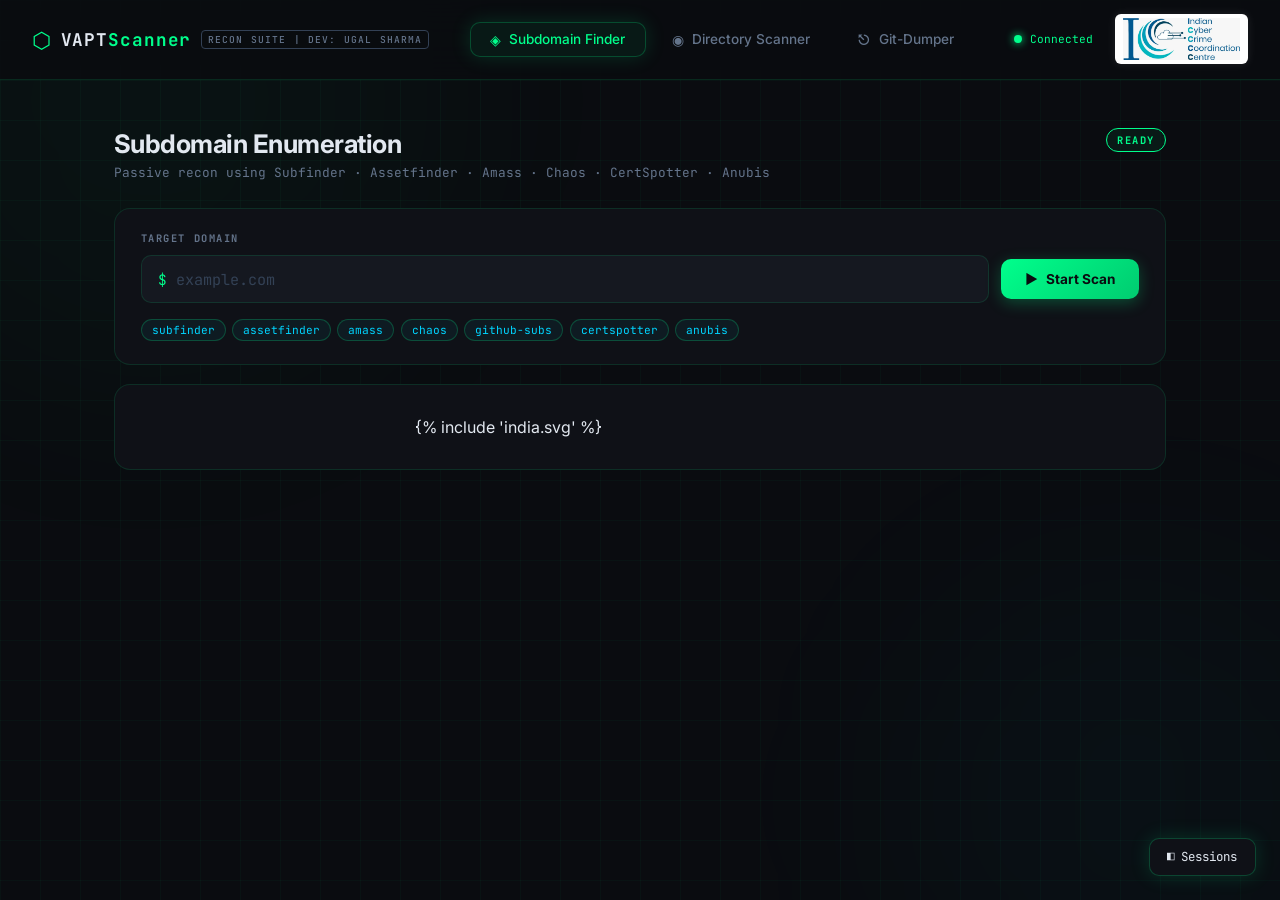
==== commit 8bc067e0: "Added I4C Logo" ====
--- a/templates/index.html
+++ b/templates/index.html
@@ -22,7 +22,7 @@
     <div class="nav-brand">
       <span class="brand-icon">⬡</span>
       <span class="brand-text">VAPT<span class="brand-accent">Scanner</span></span>
-      <span class="brand-tag">RECON SUITE</span>
+      <span class="brand-tag">RECON SUITE | DEV: UGAL SHARMA</span>
     </div>
     <div class="nav-tabs">
       <button class="nav-tab active" id="tab-subdomain" onclick="switchTab('subdomain')">
@@ -38,6 +38,7 @@
     <div class="nav-status">
       <span class="status-dot" id="server-dot"></span>
       <span class="status-label" id="server-label">Connected</span>
+      <img src="/static/images/i4c_logo.webp" alt="I4C Logo" class="nav-logo-right" title="I4C (Indian Cyber Crime Coordination Centre)" />
     </div>
   </nav>
 
--- a/static/css/style.css
+++ b/static/css/style.css
@@ -102,6 +102,19 @@
   0%,100% { opacity:1; }
   50% { opacity:0.4; }
 }
+.nav-logo-right {
+  height: 50px;
+  margin-left: 14px;
+  border-radius: 6px;
+  background-color: #ffffff;
+  padding: 4px 8px;
+  box-shadow: 0 0 10px rgba(255, 255, 255, 0.1);
+  transition: all 0.3s ease;
+}
+.nav-logo-right:hover {
+  box-shadow: 0 0 12px rgba(255, 255, 255, 0.3);
+  transform: translateY(-1px);
+}
 
 /* ── MAIN LAYOUT ── */
 .main-content {
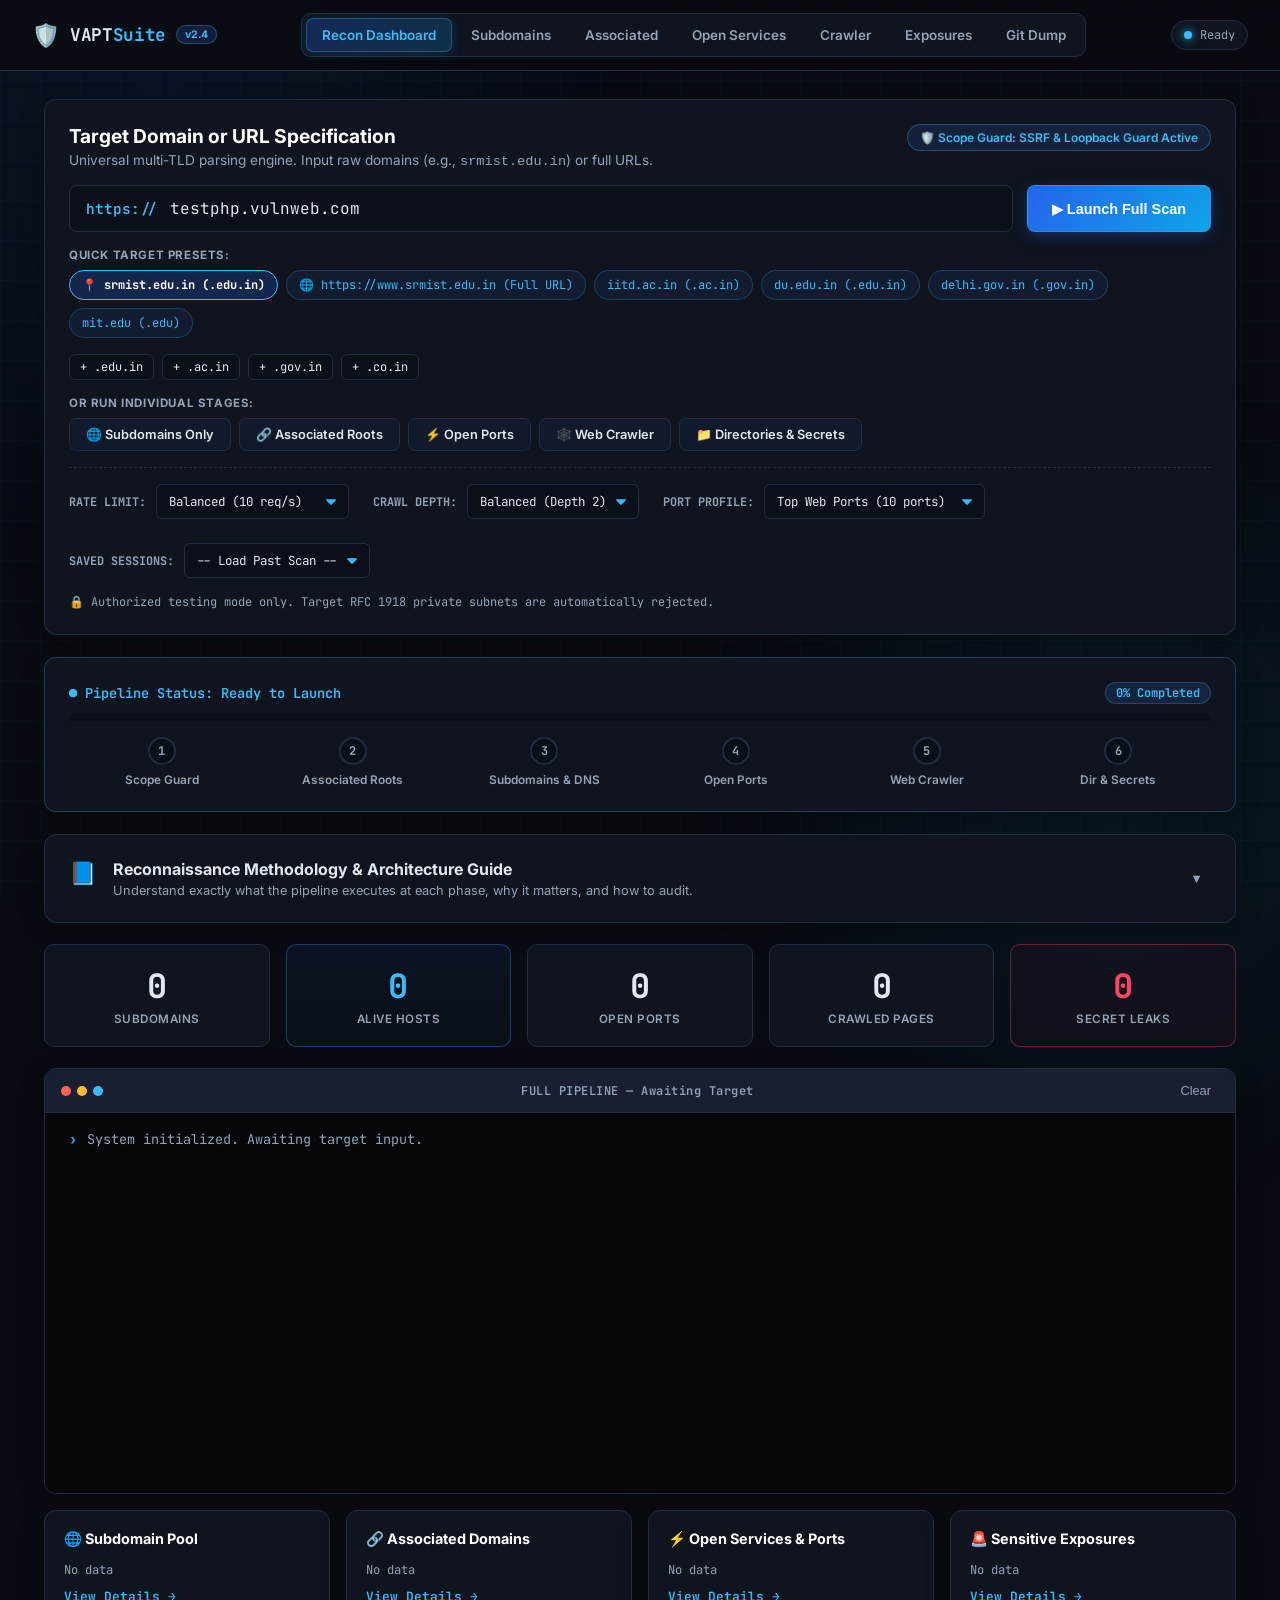
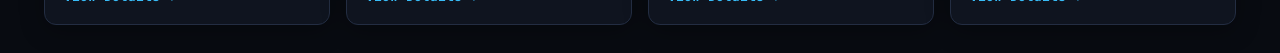
==== commit 040bb6d9: "feat(v2.1): Upgrade VAPT Recon Suite to Universal Multi-TLD engine, pure Python modules, dynamic 404" ====
--- a/templates/index.html
+++ b/templates/index.html
@@ -1,587 +1,364 @@
 <!DOCTYPE html>
 <html lang="en">
 <head>
-  <meta charset="UTF-8" />
-  <meta name="viewport" content="width=device-width, initial-scale=1.0" />
-  <title>VAPT Scanner — Recon Suite</title>
-  <meta name="description" content="Professional VAPT reconnaissance suite for subdomain enumeration and sensitive directory discovery." />
-  <link rel="preconnect" href="https://fonts.googleapis.com" />
-  <link rel="preconnect" href="https://fonts.gstatic.com" crossorigin />
-  <link href="https://fonts.googleapis.com/css2?family=JetBrains+Mono:wght@300;400;500;700&family=Inter:wght@300;400;500;600;700&display=swap" rel="stylesheet" />
-  <link rel="stylesheet" href="/static/css/style.css" />
+    <meta charset="UTF-8">
+    <meta name="viewport" content="width=device-width, initial-scale=1.0">
+    <title>VAPT Recon Suite v2.4</title>
+    <link rel="stylesheet" href="/static/css/style.css">
 </head>
 <body>
-
-  <!-- ── BACKGROUND GRID ── -->
-  <div class="bg-grid"></div>
-  <div class="bg-glow bg-glow-1"></div>
-  <div class="bg-glow bg-glow-2"></div>
-
-  <!-- ── TOP NAV ── -->
-  <nav class="navbar" id="navbar">
-    <div class="nav-brand">
-      <span class="brand-icon">⬡</span>
-      <span class="brand-text">VAPT<span class="brand-accent">Scanner</span></span>
-      <span class="brand-tag">RECON SUITE | DEV: UGAL SHARMA</span>
-    </div>
-    <div class="nav-tabs">
-      <button class="nav-tab active" id="tab-subdomain" onclick="switchTab('subdomain')">
-        <span class="tab-icon">◈</span> Subdomain Finder
-      </button>
-      <button class="nav-tab" id="tab-dirscan" onclick="switchTab('dirscan')">
-        <span class="tab-icon">◉</span> Directory Scanner
-      </button>
-      <button class="nav-tab" id="tab-gitdump" onclick="switchTab('gitdump')">
-        <span class="tab-icon">⎋</span> Git-Dumper
-      </button>
-    </div>
-    <div class="nav-status">
-      <span class="status-dot" id="server-dot"></span>
-      <span class="status-label" id="server-label">Connected</span>
-      <img src="/static/images/i4c_logo.webp" alt="I4C Logo" class="nav-logo-right" title="I4C (Indian Cyber Crime Coordination Centre)" />
-    </div>
-  </nav>
-
-  <!-- ── MAIN CONTENT ── -->
-  <main class="main-content">
-
-    <!-- ══════════════════════════════════ -->
-    <!--  MODULE 1 — SUBDOMAIN FINDER       -->
-    <!-- ══════════════════════════════════ -->
-    <section class="module" id="module-subdomain">
-
-      <div class="module-header">
-        <div class="module-title-group">
-          <h1 class="module-title">Subdomain Enumeration</h1>
-          <p class="module-subtitle">Passive recon using Subfinder · Assetfinder · Amass · Chaos · CertSpotter · Anubis</p>
-        </div>
-        <div class="module-badge" id="sub-badge">READY</div>
-      </div>
-
-      <!-- Input card -->
-      <div class="card input-card">
-        <label class="input-label" for="domain-input">TARGET DOMAIN</label>
-        <div class="input-row">
-          <div class="input-wrapper">
-            <span class="input-prefix">$</span>
-            <input
-              type="text"
-              id="domain-input"
-              class="domain-input"
-              placeholder="example.com"
-              autocomplete="off"
-              spellcheck="false"
-            />
-          </div>
-          <button class="btn-primary" id="start-sub-btn" onclick="startSubdomainScan()">
-            <span class="btn-icon">▶</span>
-            <span class="btn-text">Start Scan</span>
-          </button>
-          <button class="btn-stop" id="stop-sub-btn" onclick="stopScan('subdomain')" style="display:none">
-            <span class="btn-icon">■</span> Stop
-          </button>
-        </div>
-        <div class="tool-chips">
-          <span class="chip" id="chip-subfinder">subfinder</span>
-          <span class="chip" id="chip-assetfinder">assetfinder</span>
-          <span class="chip" id="chip-amass">amass</span>
-          <span class="chip" id="chip-chaos">chaos</span>
-          <span class="chip" id="chip-github">github-subs</span>
-          <span class="chip" id="chip-certspotter">certspotter</span>
-          <span class="chip" id="chip-anubis">anubis</span>
-        </div>
-      </div>
-
-      <!-- Stats row -->
-      <div class="stats-row" id="sub-stats-row" style="display:none">
-        <div class="stat-card">
-          <span class="stat-value" id="stat-total">0</span>
-          <span class="stat-label">Total Found</span>
-        </div>
-        <div class="stat-card stat-card--alive">
-          <span class="stat-value" id="stat-alive">0</span>
-          <span class="stat-label">Alive Hosts</span>
-        </div>
-        <div class="stat-card">
-          <span class="stat-value" id="stat-elapsed">0s</span>
-          <span class="stat-label">Elapsed</span>
-        </div>
-      </div>
-
-      <!-- Map Card -->
-      <div class="card map-card" id="sub-map-card">
-        <div class="map-container" id="india-map-container">
-          {% include 'india.svg' %}
-          <div id="map-tooltip" class="map-tooltip"></div>
-        </div>
-      </div>
-
-      <!-- Terminal -->
-      <div class="card terminal-card" id="sub-terminal-card" style="display:none">
-        <div class="terminal-header">
-          <div class="terminal-dots">
-            <span class="dot dot-red"></span>
-            <span class="dot dot-yellow"></span>
-            <span class="dot dot-green"></span>
-          </div>
-          <span class="terminal-title" id="sub-terminal-title">bash — subdomain_finder.sh</span>
-          <button class="btn-icon-only" onclick="clearTerminal('sub-terminal')" title="Clear">⌫</button>
-        </div>
-        <div class="terminal-body" id="sub-terminal"></div>
-      </div>
-
-      <!-- Results -->
-      <div class="card results-card" id="sub-results-card" style="display:none">
-        <div class="results-header">
-          <h2 class="results-title">Discovered Subdomains</h2>
-          <div class="results-actions">
-            <button class="btn-secondary" id="btn-dl-all-subs" onclick="downloadFile('all')">
-              ↓ All Subdomains
-            </button>
-            <button class="btn-secondary btn-secondary--green" id="btn-dl-alive-subs" onclick="downloadFile('alive')">
-              ↓ Alive Domains
-            </button>
-            <button class="btn-primary btn-primary--small" id="btn-run-dirscan" onclick="passToDirectoryScanner()">
-              ◉ Run Dir Scan →
-            </button>
-          </div>
-        </div>
-
-        <div class="tabs-inner">
-          <button class="inner-tab active" id="itab-alive" onclick="showResultTab('alive')">
-            Alive <span class="tab-count" id="alive-count-badge">0</span>
-          </button>
-          <button class="inner-tab" id="itab-all" onclick="showResultTab('all')">
-            All Subdomains <span class="tab-count" id="all-count-badge">0</span>
-          </button>
-        </div>
-
-        <div id="results-table-container">
-          <table class="results-table" id="results-table">
-            <thead>
-              <tr>
-                <th>#</th>
-                <th>Host / URL</th>
-                <th>Status</th>
-                <th>Action</th>
-              </tr>
-            </thead>
-            <tbody id="results-tbody"></tbody>
-          </table>
-        </div>
-      </div>
-
-    </section>
-
-    <!-- ══════════════════════════════════════════════ -->
-    <!--  MODULE 2 — DIRECTORY SCANNER (two sub-tabs) -->
-    <!-- ══════════════════════════════════════════════ -->
-    <section class="module hidden" id="module-dirscan">
-
-      <div class="module-header">
-        <div class="module-title-group">
-          <h1 class="module-title">Directory Scanner</h1>
-          <p class="module-subtitle">Two scan modes: Sensitive File Exposure · Common Directory Enumeration</p>
-        </div>
-        <div class="module-badge module-badge--orange" id="dir-badge">READY</div>
-      </div>
-
-      <!-- ── SUB-TAB SWITCHER ── -->
-      <div class="dir-subtab-bar">
-        <button class="dir-subtab active" id="dsubtab-sensitive" onclick="switchDirSubTab('sensitive')">
-          <span>🔐</span> Sensitive File Scan
-        </button>
-        <button class="dir-subtab" id="dsubtab-common" onclick="switchDirSubTab('common')">
-          <span>📂</span> Common Directory Scan
-          <span class="subtab-tag">4750 paths</span>
-        </button>
-      </div>
-
-      <!-- ════════════════════════════════════ -->
-      <!--  SUB-TAB A — SENSITIVE FILE SCAN    -->
-      <!-- ════════════════════════════════════ -->
-      <div id="dirpanel-sensitive">
-
-        <!-- Input card -->
+    <!-- BACKGROUND FX -->
+    <div class="bg-grid"></div>
+    <div class="bg-glow bg-glow-1"></div>
+    <div class="bg-glow bg-glow-2"></div>
+
+    <!-- NAVBAR -->
+    <nav class="navbar">
+        <div class="nav-brand">
+            <span class="brand-icon">🛡️</span>
+            <span class="brand-text">VAPT<span class="accent">Suite</span></span>
+            <span class="brand-tag">v2.4</span>
+        </div>
+        <div class="nav-tabs">
+            <button class="nav-tab active" onclick="switchTab('recon')" id="tab-recon">Recon Dashboard</button>
+            <button class="nav-tab" onclick="switchTab('subdomains')" id="tab-subdomains">Subdomains</button>
+            <button class="nav-tab" onclick="switchTab('associated')" id="tab-associated">Associated</button>
+            <button class="nav-tab" onclick="switchTab('ports')" id="tab-ports">Open Services</button>
+            <button class="nav-tab" onclick="switchTab('crawler')" id="tab-crawler">Crawler</button>
+            <button class="nav-tab" onclick="switchTab('exposures')" id="tab-exposures">Exposures</button>
+            <button class="nav-tab" onclick="switchTab('gitdump')" id="tab-gitdump">Git Dump</button>
+        </div>
+        <div class="nav-status">
+            <div class="status-dot" id="server-dot"></div>
+            <span class="status-label" id="server-label">Ready</span>
+        </div>
+    </nav>
+
+    <!-- MAIN CONTENT -->
+    <main class="main-content">
+        
+        <!-- INPUT CARD -->
         <div class="card input-card">
-          <div class="file-source-row">
-            <div class="file-source-option active" id="src-from-scan" onclick="selectFileSource('scan')">
-              <span class="source-icon">⟳</span>
-              <span>From Last Subdomain Scan</span>
-            </div>
-            <div class="file-source-option" id="src-custom" onclick="selectFileSource('custom')">
-              <span class="source-icon">📁</span>
-              <span>Custom File Path</span>
-            </div>
-          </div>
-
-          <div id="src-scan-panel">
-            <div class="alive-file-display" id="alive-file-display">
-              <span class="alive-file-icon">📄</span>
-              <span class="alive-file-path" id="alive-file-path-display">No subdomain scan completed yet</span>
-            </div>
-          </div>
-
-          <div id="src-custom-panel" style="display:none">
-            <label class="input-label" for="custom-alive-path">ALIVE DOMAINS FILE PATH</label>
+            <div class="config-header">
+                <div>
+                    <h2 class="config-title">Target Domain or URL Specification</h2>
+                    <p class="config-subtitle">Universal multi-TLD parsing engine. Input raw domains (e.g., <code>srmist.edu.in</code>) or full URLs.</p>
+                </div>
+                <div class="scope-guard-badge">🛡️ Scope Guard: SSRF & Loopback Guard Active</div>
+            </div>
+            
             <div class="input-row">
-              <div class="input-wrapper" style="flex:1">
-                <span class="input-prefix">📄</span>
-                <input type="text" id="custom-alive-path" class="domain-input"
-                  placeholder="/path/to/alive_subdomains.txt" spellcheck="false" />
-              </div>
-            </div>
-          </div>
-
-          <div style="margin-top:1.2rem">
-            <label class="input-label" for="dir-domain-label">SCAN LABEL (optional)</label>
-            <div class="input-row">
-              <div class="input-wrapper" style="flex:1">
-                <span class="input-prefix">@</span>
-                <input type="text" id="dir-domain-label" class="domain-input"
-                  placeholder="e.g. example.com" spellcheck="false" />
-              </div>
-              <button class="btn-primary btn-primary--orange" id="start-dir-btn" onclick="startDirScan()">
-                <span class="btn-icon">▶</span>
-                <span class="btn-text">Start Sensitive Scan</span>
-              </button>
-              <button class="btn-stop" id="stop-dir-btn" onclick="stopScan('dirscan')" style="display:none">
-                <span class="btn-icon">■</span> Stop
-              </button>
-            </div>
-          </div>
-
-          <div class="target-chips-label">SENSITIVE PATHS CHECKED:</div>
-          <div class="tool-chips">
-            <span class="chip chip--path">/.env</span>
-            <span class="chip chip--path">/.git/HEAD</span>
-            <span class="chip chip--path">/.svn/entries</span>
-            <span class="chip chip--path">/composer.json</span>
-            <span class="chip chip--path">/package.json</span>
-            <span class="chip chip--path">/config.php</span>
-            <span class="chip chip--path">/wp-config.php</span>
-          </div>
-        </div>
-
-        <div class="stats-row" id="dir-stats-row" style="display:none">
-          <div class="stat-card">
-            <span class="stat-value" id="dir-stat-scanned">0</span>
-            <span class="stat-label">Hosts Audited</span>
-          </div>
-          <div class="stat-card stat-card--red">
-            <span class="stat-value" id="dir-stat-found">0</span>
-            <span class="stat-label">Exposures Found</span>
-          </div>
-          <div class="stat-card">
-            <span class="stat-value" id="dir-stat-elapsed">0s</span>
-            <span class="stat-label">Elapsed</span>
-          </div>
-        </div>
-
-        <div class="card terminal-card" id="dir-terminal-card" style="display:none">
-          <div class="terminal-header">
-            <div class="terminal-dots">
-              <span class="dot dot-red"></span><span class="dot dot-yellow"></span><span class="dot dot-green"></span>
-            </div>
-            <span class="terminal-title" id="dir-terminal-title">bash — dir_search.sh</span>
-            <button class="btn-icon-only" onclick="clearTerminal('dir-terminal')" title="Clear">⌫</button>
-          </div>
-          <div class="terminal-body" id="dir-terminal"></div>
-        </div>
-
-        <div class="card results-card" id="dir-results-card" style="display:none">
-          <div class="results-header">
-            <h2 class="results-title">Verified Exposures</h2>
-            <div class="results-actions">
-              <button class="btn-secondary btn-secondary--red" id="btn-dl-findings" onclick="downloadDirFindings()">
-                ↓ Download Report
-              </button>
-            </div>
-          </div>
-          <div id="findings-container">
-            <table class="results-table" id="findings-table">
-              <thead><tr><th>#</th><th>Exposed URL</th><th>Type</th><th>Action</th></tr></thead>
-              <tbody id="findings-tbody"></tbody>
-            </table>
-            <div class="no-findings" id="no-findings-msg" style="display:none">
-              <span class="no-findings-icon">✓</span>
-              <span>No verified exposures found — target appears clean.</span>
-            </div>
-          </div>
-        </div>
-
-      </div><!-- /dirpanel-sensitive -->
-
-      <!-- ════════════════════════════════════ -->
-      <!--  SUB-TAB B — COMMON DIRECTORY SCAN  -->
-      <!-- ════════════════════════════════════ -->
-      <div id="dirpanel-common" style="display:none">
-
-        <div class="card input-card">
-          <label class="input-label" for="common-target-url">TARGET URL</label>
-          <div class="input-row">
-            <div class="input-wrapper" style="flex:1">
-              <span class="input-prefix" style="color:var(--cyan)">🌐</span>
-              <input
-                type="text"
-                id="common-target-url"
-                class="domain-input"
-                placeholder="https://example.com"
-                autocomplete="off"
-                spellcheck="false"
-              />
-            </div>
-            <button class="btn-primary" id="start-common-btn" onclick="startCommonDirScan()"
-              style="background:linear-gradient(135deg,#00d4ff,#0090b3);box-shadow:0 4px 15px rgba(0,212,255,0.25)">
-              <span class="btn-icon">▶</span>
-              <span class="btn-text">Start Common Scan</span>
-            </button>
-            <button class="btn-stop" id="stop-common-btn" onclick="stopScan('commondir')" style="display:none">
-              <span class="btn-icon">■</span> Stop
-            </button>
-          </div>
-
-          <div class="target-chips-label">WORDLIST: common.txt (4750 entries)</div>
-          <div class="tool-chips">
-            <span class="chip" style="color:var(--cyan);border-color:rgba(0,212,255,0.3)">/admin</span>
-            <span class="chip" style="color:var(--cyan);border-color:rgba(0,212,255,0.3)">/login</span>
-            <span class="chip" style="color:var(--cyan);border-color:rgba(0,212,255,0.3)">/api</span>
-            <span class="chip" style="color:var(--cyan);border-color:rgba(0,212,255,0.3)">/backup</span>
-            <span class="chip" style="color:var(--cyan);border-color:rgba(0,212,255,0.3)">/config</span>
-            <span class="chip" style="color:var(--cyan);border-color:rgba(0,212,255,0.3)">/dashboard</span>
-            <span class="chip" style="color:var(--cyan);border-color:rgba(0,212,255,0.3)">+4744 more</span>
-          </div>
-        </div>
-
-        <!-- Common scan stats -->
-        <div class="stats-row" id="common-stats-row" style="display:none">
-          <div class="stat-card">
-            <span class="stat-value" id="common-stat-scanned">0</span>
-            <span class="stat-label">Hosts Scanned</span>
-          </div>
-          <div class="stat-card" style="border-color:rgba(0,212,255,0.25);background:rgba(0,212,255,0.04)">
-            <span class="stat-value" id="common-stat-found" style="color:var(--cyan)">0</span>
-            <span class="stat-label">Paths Found</span>
-          </div>
-          <div class="stat-card">
-            <span class="stat-value" id="common-stat-elapsed">0s</span>
-            <span class="stat-label">Elapsed</span>
-          </div>
-        </div>
-
-        <!-- Common terminal -->
-        <div class="card terminal-card" id="common-terminal-card" style="display:none">
-          <div class="terminal-header">
-            <div class="terminal-dots">
-              <span class="dot dot-red"></span><span class="dot dot-yellow"></span><span class="dot dot-green"></span>
-            </div>
-            <span class="terminal-title" id="common-terminal-title">bash — common_dir_scan.sh</span>
-            <button class="btn-icon-only" onclick="clearTerminal('common-terminal')" title="Clear">⌫</button>
-          </div>
-          <div class="terminal-body" id="common-terminal"></div>
-        </div>
-
-        <!-- Common results -->
-        <div class="card results-card" id="common-results-card" style="display:none">
-          <div class="results-header">
-            <h2 class="results-title">Common Directories Found</h2>
-            <div class="results-actions">
-              <button class="btn-secondary" id="btn-dl-common"
-                style="color:var(--cyan);border-color:rgba(0,212,255,0.3)"
-                onclick="downloadCommonFindings()">
-                ↓ Download Report
-              </button>
-            </div>
-          </div>
-          <div id="common-findings-container">
-            <table class="results-table" id="common-findings-table">
-              <thead>
-                <tr>
-                  <th>#</th>
-                  <th>URL</th>
-                  <th>HTTP Code</th>
-                  <th>Action</th>
-                </tr>
-              </thead>
-              <tbody id="common-findings-tbody"></tbody>
-            </table>
-            <div class="no-findings" id="common-no-findings-msg" style="display:none">
-              <span class="no-findings-icon">✓</span>
-              <span>No common directories found.</span>
-            </div>
-          </div>
-        </div>
-
-      </div><!-- /dirpanel-common -->
-
-    </section>
-
-    <!-- ══════════════════════════════════ -->
-    <!--  MODULE 3 — GIT-DUMPER             -->
-    <!-- ══════════════════════════════════ -->
-    <section class="module hidden" id="module-gitdump">
-
-      <div class="module-header">
-        <div class="module-title-group">
-          <h1 class="module-title">Git-Dumper</h1>
-          <p class="module-subtitle">Extract an exposed .git repository from a confirmed finding — one target at a time</p>
-        </div>
-        <div class="module-badge" id="gitdump-badge">READY</div>
-      </div>
-
-      <div class="auth-banner" id="gitdump-availability-banner" style="display:none"></div>
-
-      <div class="auth-banner auth-banner--info">
-        ⎋ Every dump here is a manual, per-target action. Findings are never dumped automatically —
-        you pick one below, confirm you're authorized to test it, then run it yourself.
-      </div>
-
-      <!-- Detected findings -->
-      <div class="card">
-        <div class="results-header">
-          <h2 class="results-title">Detected /.git/HEAD Exposures</h2>
-        </div>
-        <div id="gitdump-findings-list" class="gitdump-findings-list"></div>
-        <div class="no-findings" id="gitdump-no-findings">
-          <span class="no-findings-icon">·</span>
-          <span>No /.git/HEAD exposures yet — run a Sensitive File Scan on the Directory Scanner tab, or add a target manually below.</span>
-        </div>
-
-        <div class="target-chips-label" style="margin-top:1.4rem">ADD TARGET MANUALLY</div>
-        <div class="input-row">
-          <div class="input-wrapper" style="flex:1">
-            <span class="input-prefix">⎋</span>
-            <input type="text" id="gitdump-custom-url" class="domain-input"
-              placeholder="https://target.example/.git/HEAD" spellcheck="false" />
-          </div>
-          <button class="btn-secondary" onclick="addCustomGitDumpTarget()">+ Add</button>
-        </div>
-      </div>
-
-      <!-- Confirm & run -->
-      <div class="card" id="gitdump-confirm-card" style="display:none">
-        <div class="results-header">
-          <h2 class="results-title">Confirm &amp; Run</h2>
-        </div>
-
-        <div class="target-chips-label">SELECTED TARGET</div>
-        <div class="alive-file-display">
-          <span class="alive-file-icon">⎋</span>
-          <span class="alive-file-path" id="gitdump-target-display">—</span>
-        </div>
-
-        <div style="margin-top:1rem">
-          <label class="input-label" for="gitdump-label-input">DUMP FOLDER LABEL (optional)</label>
-          <div class="input-row">
-            <div class="input-wrapper" style="flex:1">
-              <span class="input-prefix">@</span>
-              <input type="text" id="gitdump-label-input" class="domain-input"
-                placeholder="defaults to the hostname" spellcheck="false" />
-            </div>
-          </div>
-        </div>
-
-        <div class="gitdump-preview">
-          <div class="gitdump-preview-row">
-            <span class="gitdump-preview-label">Command</span>
-            <code class="gitdump-preview-value" id="gitdump-command-preview">—</code>
-          </div>
-          <div class="gitdump-preview-row">
-            <span class="gitdump-preview-label">Saves to</span>
-            <code class="gitdump-preview-value" id="gitdump-path-preview">—</code>
-          </div>
-          <div class="gitdump-preview-hint" id="gitdump-venv-hint"></div>
-        </div>
-
-        <label class="auth-checkbox-row" for="gitdump-authorized-checkbox">
-          <input type="checkbox" id="gitdump-authorized-checkbox" />
-          <span>I confirm I am authorized to test this specific target and extract its repository data.</span>
-        </label>
-
-        <div class="input-row" style="margin-top:1rem">
-          <button class="btn-primary" id="start-gitdump-btn" onclick="startGitDump()" disabled
-            style="background:linear-gradient(135deg,#ff4466,#c22e48);box-shadow:0 4px 15px rgba(255,68,102,0.25)">
-            <span class="btn-icon">⎋</span>
-            <span class="btn-text">Run Dump</span>
-          </button>
-          <button class="btn-stop" id="stop-gitdump-btn" onclick="stopScan('gitdump')" style="display:none">
-            <span class="btn-icon">■</span> Stop
-          </button>
-        </div>
-      </div>
-
-      <!-- Stats -->
-      <div class="stats-row" id="gitdump-stats-row" style="display:none">
-        <div class="stat-card stat-card--red">
-          <span class="stat-value" id="gitdump-stat-files">0</span>
-          <span class="stat-label">Files Retrieved</span>
-        </div>
-        <div class="stat-card">
-          <span class="stat-value" id="gitdump-stat-elapsed">0s</span>
-          <span class="stat-label">Elapsed</span>
-        </div>
-      </div>
-
-      <!-- Terminal -->
-      <div class="card terminal-card" id="gitdump-terminal-card" style="display:none">
-        <div class="terminal-header">
-          <div class="terminal-dots">
-            <span class="dot dot-red"></span><span class="dot dot-yellow"></span><span class="dot dot-green"></span>
-          </div>
-          <span class="terminal-title">bash — git-dumper</span>
-          <button class="btn-icon-only" onclick="clearTerminal('gitdump-terminal')" title="Clear">⌫</button>
-        </div>
-        <div class="terminal-body" id="gitdump-terminal"></div>
-      </div>
-
-      <!-- Results -->
-      <div class="card results-card" id="gitdump-results-card" style="display:none">
-        <div class="results-header">
-          <h2 class="results-title">Dump Complete</h2>
-          <div class="results-actions">
-            <button class="btn-secondary btn-secondary--red" onclick="copyGitDumpPath()">
-              ⧉ Copy Path
-            </button>
-          </div>
-        </div>
-        <div class="gitdump-preview">
-          <div class="gitdump-preview-row">
-            <span class="gitdump-preview-label">Target</span>
-            <code class="gitdump-preview-value" id="gitdump-result-target">—</code>
-          </div>
-          <div class="gitdump-preview-row">
-            <span class="gitdump-preview-label">Saved to</span>
-            <code class="gitdump-preview-value" id="gitdump-result-path">—</code>
-          </div>
-          <div class="gitdump-preview-row">
-            <span class="gitdump-preview-label">Files</span>
-            <code class="gitdump-preview-value" id="gitdump-result-count">0</code>
-          </div>
-        </div>
-      </div>
-
-    </section>
-
-  </main>
-
-  <!-- ── SESSION HISTORY SIDEBAR TOGGLE ── -->
-  <button class="history-toggle" id="history-toggle" onclick="toggleHistory()">
-    ◧ Sessions
-  </button>
-
-  <aside class="history-panel" id="history-panel">
-    <div class="history-header">
-      <span>Scan History</span>
-      <button class="btn-icon-only" onclick="toggleHistory()">✕</button>
-    </div>
-    <div class="history-list" id="history-list">
-      <div class="history-empty">No scans yet</div>
-    </div>
-  </aside>
-
-  <!-- ── TOAST NOTIFICATIONS ── -->
-  <div class="toast-container" id="toast-container"></div>
-
-  <script src="/static/js/app.js"></script>
+                <div class="input-wrapper">
+                    <span class="input-prefix">https://</span>
+                    <input type="text" id="domain-input" value="testphp.vulnweb.com" placeholder="target.com" class="domain-input">
+                </div>
+                <button class="btn-primary" id="start-full-btn" onclick="startScan('full')">▶ Launch Full Scan</button>
+                <button class="btn-stop hidden" id="stop-scan-btn" onclick="stopActiveScan()">■ Stop</button>
+            </div>
+
+            <!-- PRESETS ROW (FROM YOUR SCREENSHOT) -->
+            <div class="target-chips-label">QUICK TARGET PRESETS:</div>
+            <div class="tool-chips" style="margin-bottom: 1rem;">
+                <span class="chip chip--highlight" onclick="setPresetDomain('srmist.edu.in')">📍 srmist.edu.in (.edu.in)</span>
+                <span class="chip" onclick="setPresetDomain('https://www.srmist.edu.in')">🌐 https://www.srmist.edu.in (Full URL)</span>
+                <span class="chip" onclick="setPresetDomain('iitd.ac.in')">iitd.ac.in (.ac.in)</span>
+                <span class="chip" onclick="setPresetDomain('du.edu.in')">du.edu.in (.edu.in)</span>
+                <span class="chip" onclick="setPresetDomain('delhi.gov.in')">delhi.gov.in (.gov.in)</span>
+                <span class="chip" onclick="setPresetDomain('mit.edu')">mit.edu (.edu)</span>
+            </div>
+            <div class="tool-chips" style="margin-bottom: 1rem;">
+                <span class="tld-chip" onclick="appendTLD('.edu.in')">+ .edu.in</span>
+                <span class="tld-chip" onclick="appendTLD('.ac.in')">+ .ac.in</span>
+                <span class="tld-chip" onclick="appendTLD('.gov.in')">+ .gov.in</span>
+                <span class="tld-chip" onclick="appendTLD('.co.in')">+ .co.in</span>
+            </div>
+
+            <!-- INDIVIDUAL STAGES (FROM YOUR SCREENSHOT) -->
+            <div class="target-chips-label">OR RUN INDIVIDUAL STAGES:</div>
+            <div class="tool-chips" style="margin-bottom: 1rem;">
+                <button class="btn-module-run" onclick="startScan('subdomain')">🌐 Subdomains Only</button>
+                <button class="btn-module-run" onclick="startScan('associated')">🔗 Associated Roots</button>
+                <button class="btn-module-run" onclick="startScan('ports')">⚡ Open Ports</button>
+                <button class="btn-module-run" onclick="startScan('crawler')">🕸️ Web Crawler</button>
+                <button class="btn-module-run" onclick="startScan('directories')">📁 Directories & Secrets</button>
+            </div>
+
+            <!-- SCANNER OPTIONS (FROM YOUR SCREENSHOT) -->
+            <div class="scope-controls-bar">
+                <div class="scope-ctrl-item">
+                    <label>RATE LIMIT:</label>
+                    <select id="scope-rate" class="scope-select">
+                        <option value="5">Stealth (5 req/s)</option>
+                        <option value="10" selected>Balanced (10 req/s)</option>
+                        <option value="20">Aggressive (20 req/s)</option>
+                    </select>
+                </div>
+                <div class="scope-ctrl-item">
+                    <label>CRAWL DEPTH:</label>
+                    <select id="scope-depth" class="scope-select">
+                        <option value="1">Shallow (Depth 1)</option>
+                        <option value="2" selected>Balanced (Depth 2)</option>
+                        <option value="3">Deep (Depth 3)</option>
+                    </select>
+                </div>
+                <div class="scope-ctrl-item">
+                    <label>PORT PROFILE:</label>
+                    <select id="scope-ports" class="scope-select">
+                        <option value="web" selected>Top Web Ports (10 ports)</option>
+                        <option value="infra">Infrastructure (26 ports)</option>
+                        <option value="all">All Ports (85+ ports)</option>
+                    </select>
+                </div>
+                <div class="scope-ctrl-item">
+                    <label>SAVED SESSIONS:</label>
+                    <select id="session-select" class="scope-select" onchange="loadSavedSession(this.value)">
+                        <option value="">-- Load Past Scan --</option>
+                    </select>
+                </div>
+            </div>
+            <div class="scope-auth-note">🔒 Authorized testing mode only. Target RFC 1918 private subnets are automatically rejected.</div>
+        </div>
+
+        <!-- PIPELINE STEPPER -->
+        <div class="card pipeline-stepper-card" id="pipeline-stepper-card">
+            <div class="stepper-header">
+                <div class="stepper-status-group">
+                    <span class="stepper-pulse" id="stepper-pulse">●</span>
+                    <span class="stepper-status-text" id="stepper-status-text">Pipeline Status: Ready to Launch</span>
+                </div>
+                <span class="stepper-pct-badge" id="stepper-pct-badge">0% Completed</span>
+            </div>
+            <div class="stepper-track">
+                <div class="stepper-progress-fill" id="stepper-progress-fill"></div>
+            </div>
+            <div class="stepper-steps">
+                <div class="step-node" id="step-node-1"><div class="step-indicator">1</div><div class="step-label">Scope Guard</div></div>
+                <div class="step-node" id="step-node-2"><div class="step-indicator">2</div><div class="step-label">Associated Roots</div></div>
+                <div class="step-node" id="step-node-3"><div class="step-indicator">3</div><div class="step-label">Subdomains & DNS</div></div>
+                <div class="step-node" id="step-node-4"><div class="step-indicator">4</div><div class="step-label">Open Ports</div></div>
+                <div class="step-node" id="step-node-5"><div class="step-indicator">5</div><div class="step-label">Web Crawler</div></div>
+                <div class="step-node" id="step-node-6"><div class="step-indicator">6</div><div class="step-label">Dir & Secrets</div></div>
+            </div>
+        </div>
+
+        <!-- METHODOLOGY GUIDE -->
+        <div class="card guide-card">
+            <div class="guide-header" onclick="toggleGuide()">
+                <div class="guide-title-row">
+                    <span class="guide-icon">📘</span>
+                    <div>
+                        <div class="guide-title">Reconnaissance Methodology & Architecture Guide</div>
+                        <div class="guide-subtitle">Understand exactly what the pipeline executes at each phase, why it matters, and how to audit.</div>
+                    </div>
+                </div>
+                <button class="btn-icon" id="guide-toggle-btn">▼</button>
+            </div>
+            <div class="guide-body" id="guide-body" style="display: none;">
+                <div class="guide-grid">
+                    <div class="guide-item"><div class="guide-phase-tag">PHASE 1</div><h4>Scope Guard & SSRF</h4><p>Validates target syntax and blocks loopback/metadata IPs.</p></div>
+                    <div class="guide-item"><div class="guide-phase-tag">PHASE 2</div><h4>Associated Roots</h4><p>Extracts sibling domains via TLS SANs and CT logs.</p></div>
+                    <div class="guide-item"><div class="guide-phase-tag">PHASE 3</div><h4>Subdomains</h4><p>Passive OSINT aggregation and active HTTP probing.</p></div>
+                    <div class="guide-item"><div class="guide-phase-tag">PHASE 4</div><h4>Open Ports</h4><p>Concurrent TCP scanning with TLS-aware banner grabbing.</p></div>
+                    <div class="guide-item"><div class="guide-phase-tag">PHASE 5</div><h4>Crawler</h4><p>Spiders in-scope DOM, extracts APIs, and hunts JS secrets.</p></div>
+                    <div class="guide-item"><div class="guide-phase-tag">PHASE 6</div><h4>Directory Audit</h4><p>Fuzzes common paths and verifies sensitive file structures.</p></div>
+                </div>
+            </div>
+        </div>
+
+        <!-- KPI STATS -->
+        <div class="stats-row">
+            <div class="stat-card"><div class="stat-value" id="stat-subdomains">0</div><div class="stat-label">Subdomains</div></div>
+            <div class="stat-card stat-card--alive"><div class="stat-value" id="stat-alive">0</div><div class="stat-label">Alive Hosts</div></div>
+            <div class="stat-card"><div class="stat-value" id="stat-ports">0</div><div class="stat-label">Open Ports</div></div>
+            <div class="stat-card"><div class="stat-value" id="stat-pages">0</div><div class="stat-label">Crawled Pages</div></div>
+            <div class="stat-card stat-card--red"><div class="stat-value" id="stat-exposures">0</div><div class="stat-label">Secret Leaks</div></div>
+        </div>
+
+        <!-- ================= MODULES ================= -->
+
+        <!-- RECON TERMINAL -->
+        <div class="module" id="module-recon">
+            <div class="card terminal-card">
+                <div class="terminal-header">
+                    <div class="terminal-dots"><span class="dot-red"></span><span class="dot-yellow"></span><span class="dot-green"></span></div>
+                    <div class="terminal-title" id="terminal-title">FULL PIPELINE — Awaiting Target</div>
+                    <button class="btn-icon" onclick="clearTerminal()">Clear</button>
+                </div>
+                <div class="terminal-body" id="recon-terminal">
+                    <div class="t-line"><span class="t-prefix">›</span><span class="t-text info">System initialized. Awaiting target input.</span></div>
+                </div>
+            </div>
+            
+            <div class="card export-bar hidden" id="export-bar">
+                <div class="export-info">🛡️ Executive Report &amp; Artifacts Ready</div>
+                <div class="export-buttons">
+                    <button class="btn-secondary" onclick="openPrintableReport()">🖨️ View HTML Report</button>
+                    <button class="btn-secondary" onclick="exportReport('json')">📊 JSON</button>
+                    <button class="btn-secondary" onclick="exportReport('md')">📝 Markdown</button>
+                    <button class="btn-secondary" onclick="exportReport('txt')">📄 TXT</button>
+                </div>
+            </div>
+
+            <div class="card risk-posture-card hidden" id="risk-posture-card">
+                <div class="risk-posture-header">
+                    <div>
+                        <div class="card-heading" style="margin-bottom:2px;">🛡️ Automated Risk Posture &amp; Remediation</div>
+                        <div style="font-size:0.8rem;color:var(--text-dim);" id="risk-posture-subtitle">Attack surface evaluation based on discovered exposures, open ports, and transport security.</div>
+                    </div>
+                    <div class="risk-score-pill" id="risk-score-pill">LOW (10/100)</div>
+                </div>
+                <div id="risk-recs-list"></div>
+            </div>
+
+            <!-- OVERVIEW CARDS (Bottom of Recon) -->
+            <div class="overview-grid" style="margin-top: 1rem;">
+                <div class="card overview-card">
+                    <div class="card-heading">🌐 Subdomain Pool</div>
+                    <div class="overview-preview-list" id="overview-sub-list">No data</div>
+                    <button class="btn-link" onclick="switchTab('subdomains')">View Details →</button>
+                </div>
+                <div class="card overview-card">
+                    <div class="card-heading">🔗 Associated Domains</div>
+                    <div class="overview-preview-list" id="overview-assoc-list">No data</div>
+                    <button class="btn-link" onclick="switchTab('associated')">View Details →</button>
+                </div>
+                <div class="card overview-card">
+                    <div class="card-heading">⚡ Open Services & Ports</div>
+                    <div class="overview-preview-list" id="overview-port-list">No data</div>
+                    <button class="btn-link" onclick="switchTab('ports')">View Details →</button>
+                </div>
+                <div class="card overview-card">
+                    <div class="card-heading">🚨 Sensitive Exposures</div>
+                    <div class="overview-preview-list" id="overview-exp-list">No data</div>
+                    <button class="btn-link" onclick="switchTab('exposures')">View Details →</button>
+                </div>
+            </div>
+        </div>
+
+        <!-- SUBDOMAINS -->
+        <div class="module hidden" id="module-subdomains">
+            <div class="card">
+                <div class="results-header">
+                    <h2 class="results-title">Discovered Subdomains</h2>
+                    <div class="results-controls">
+                        <input type="text" id="subdomain-search-input" class="search-filter-input" placeholder="Filter host, IP, WAF..." oninput="if(state.reconResults) renderSubdomainsTable(state.reconResults.subdomains)">
+                        <div class="tabs-inner">
+                            <button class="inner-tab active" id="itab-alive" onclick="filterSubTab('alive')">Alive Only</button>
+                            <button class="inner-tab" id="itab-all" onclick="filterSubTab('all')">All Discovered</button>
+                        </div>
+                    </div>
+                </div>
+                <div class="table-container">
+                    <table class="results-table">
+                        <thead><tr><th>#</th><th>Subdomain</th><th>IP Address</th><th>Status</th><th>Page Title</th><th>Server &amp; WAF</th><th>Sec Headers</th><th>Action</th></tr></thead>
+                        <tbody id="subdomains-tbody"><tr><td colspan="8" class="table-empty">No scan data yet.</td></tr></tbody>
+                    </table>
+                </div>
+            </div>
+        </div>
+
+        <!-- ASSOCIATED -->
+        <div class="module hidden" id="module-associated">
+            <div class="card">
+                <h2 class="results-title">Associated Root Domains</h2>
+                <div class="associated-grid" id="associated-cards-container">
+                    <div class="table-empty">No associated roots found.</div>
+                </div>
+            </div>
+        </div>
+
+        <!-- PORTS -->
+        <div class="module hidden" id="module-ports">
+            <div class="card">
+                <h2 class="results-title">Open Ports & Services</h2>
+                <div class="table-container">
+                    <table class="results-table">
+                        <thead><tr><th>#</th><th>Host</th><th>Port</th><th>Protocol</th><th>Service</th><th>Banner / Header</th></tr></thead>
+                        <tbody id="ports-tbody"><tr><td colspan="6" class="table-empty">No scan data yet.</td></tr></tbody>
+                    </table>
+                </div>
+            </div>
+        </div>
+
+        <!-- CRAWLER -->
+        <div class="module hidden" id="module-crawler">
+            <div class="card">
+                <div class="results-header">
+                    <h2 class="results-title">Crawled Routes & APIs</h2>
+                    <div class="tabs-inner">
+                        <button class="inner-tab active" id="ctab-pages" onclick="switchCrawlerTab('pages')">Pages</button>
+                        <button class="inner-tab" id="ctab-api" onclick="switchCrawlerTab('api')">APIs</button>
+                        <button class="inner-tab" id="ctab-scripts" onclick="switchCrawlerTab('scripts')">JavaScript</button>
+                    </div>
+                </div>
+                <div class="table-container" id="cpanel-pages">
+                    <table class="results-table">
+                        <thead><tr><th>#</th><th>URL</th><th>Status</th><th>Depth</th></tr></thead>
+                        <tbody id="crawler-pages-tbody"><tr><td colspan="4" class="table-empty">No pages crawled.</td></tr></tbody>
+                    </table>
+                </div>
+                <div class="table-container hidden" id="cpanel-api">
+                    <table class="results-table">
+                        <thead><tr><th>#</th><th>API Endpoint</th><th>Action</th></tr></thead>
+                        <tbody id="crawler-api-tbody"><tr><td colspan="3" class="table-empty">No APIs discovered.</td></tr></tbody>
+                    </table>
+                </div>
+                <div class="table-container hidden" id="cpanel-scripts">
+                    <table class="results-table">
+                        <thead><tr><th>#</th><th>JavaScript File</th><th>Action</th></tr></thead>
+                        <tbody id="crawler-scripts-tbody"><tr><td colspan="3" class="table-empty">No scripts discovered.</td></tr></tbody>
+                    </table>
+                </div>
+            </div>
+        </div>
+
+        <!-- EXPOSURES -->
+        <div class="module hidden" id="module-exposures">
+            <div class="card">
+                <h2 class="results-title text-red">Critical Exposures & Leaks</h2>
+                <div class="table-container border-red">
+                    <table class="results-table">
+                        <thead><tr><th>#</th><th>Target URL</th><th>Type</th><th>Status / Secret</th><th>Size</th><th>Action</th></tr></thead>
+                        <tbody id="sensitive-tbody"><tr><td colspan="6" class="table-empty text-green">✓ No sensitive exposures found.</td></tr></tbody>
+                    </table>
+                </div>
+            </div>
+            <div class="card" style="margin-top: 1.5rem;">
+                <h2 class="results-title">Discovered Directories</h2>
+                <div class="table-container">
+                    <table class="results-table">
+                        <thead><tr><th>#</th><th>Directory URL</th><th>Status</th><th>Size</th><th>Action</th></tr></thead>
+                        <tbody id="directories-tbody"><tr><td colspan="5" class="table-empty">No directories found.</td></tr></tbody>
+                    </table>
+                </div>
+            </div>
+        </div>
+
+        <!-- GIT DUMPER -->
+        <div class="module hidden" id="module-gitdump">
+            <div class="card">
+                <h2 class="results-title">Authorized Git Extraction</h2>
+                <p class="section-desc">Executes <code>git-dumper</code> against a verified <code>/.git/HEAD</code> exposure.</p>
+                <div class="input-row" style="margin-top: 1rem;">
+                    <div class="input-wrapper">
+                        <input type="text" id="gitdump-custom-url" placeholder="https://target.com/.git/HEAD" class="domain-input">
+                    </div>
+                    <button class="btn-secondary" onclick="addCustomGitDumpTarget()">Add Target</button>
+                </div>
+                <div id="gitdump-findings-list" style="margin-top: 1rem;"></div>
+                <div class="auth-checkbox-row hidden" id="gitdump-confirm-card">
+                    <label>
+                        <input type="checkbox" id="gitdump-authorized-checkbox" onclick="toggleGitDumpBtn()">
+                        I confirm I am legally authorized to extract this repository.
+                    </label>
+                    <button class="btn-primary btn-primary--orange" id="start-gitdump-btn" disabled onclick="startGitDump()">Start Extraction</button>
+                </div>
+            </div>
+        </div>
+
+    </main>
+    
+    <div id="toast-container" class="toast-container"></div>
+    <script src="/static/js/app.js"></script>
 </body>
-</html>
+</html>
--- a/static/css/style.css
+++ b/static/css/style.css
@@ -1,601 +1,359 @@
-/* ── VAPT Scanner — Dark Terminal Theme ── */
-@import url('https://fonts.googleapis.com/css2?family=JetBrains+Mono:wght@300;400;500;700&family=Inter:wght@300;400;500;600;700&display=swap');
+@import url('https://fonts.googleapis.com/css2?family=Inter:wght@400;500;600;700;800&family=JetBrains+Mono:wght@400;600;700&display=swap');
 
 :root {
-  --bg:        #0a0c10;
-  --bg2:       #0f1117;
-  --bg3:       #151820;
-  --border:    rgba(0,255,140,0.12);
-  --border2:   rgba(0,255,140,0.22);
-  --green:     #00ff8c;
-  --green-dim: #00cc70;
-  --cyan:      #00d4ff;
-  --orange:    #ff8c42;
-  --red:       #ff4466;
-  --yellow:    #ffd166;
-  --text:      #e2e8f0;
-  --text-dim:  #64748b;
-  --text-muted:#334155;
-  --mono:      'JetBrains Mono', monospace;
-  --sans:      'Inter', sans-serif;
-  --radius:    10px;
-  --radius-lg: 16px;
-  --glow-green: 0 0 20px rgba(0,255,140,0.15);
-  --glow-cyan:  0 0 20px rgba(0,212,255,0.15);
-  --glow-orange:0 0 20px rgba(255,140,66,0.15);
-}
-
-*, *::before, *::after { box-sizing: border-box; margin: 0; padding: 0; }
-
-html { scroll-behavior: smooth; }
+  color-scheme: dark;
+  --bg:          #080b11;
+  --bg-panel:    #0f141f;
+  --bg-hover:    #171f30;
+  --bg-input:    #0b0f18;
+  --border:      #232d42;
+  --text:        #e2e8f0;
+  --text-dim:    #94a3b8;
+
+  /* Cyber-Blue Primary Palette (replaces green) */
+  --blue:        #3b82f6;
+  --blue-bright: #38bdf8;
+  --blue-deep:   #2563eb;
+  --green:       #38bdf8;
+  --cyan:        #00d4ff;
+  --red:         #ff4466;
+  --yellow:      #ffd166;
+  --purple:      #ba68ff;
+
+  --font-sans: 'Inter', sans-serif;
+  --font-mono: 'JetBrains Mono', monospace;
+}
+
+* { box-sizing: border-box; margin: 0; padding: 0; }
 
 body {
   background: var(--bg);
   color: var(--text);
-  font-family: var(--sans);
+  font-family: var(--font-sans);
   min-height: 100vh;
   overflow-x: hidden;
 }
 
-/* ── BACKGROUND ── */
+/* BACKGROUND FX */
 .bg-grid {
-  position: fixed; inset: 0; z-index: 0; pointer-events: none;
-  background-image:
-    linear-gradient(rgba(0,255,140,0.03) 1px, transparent 1px),
-    linear-gradient(90deg, rgba(0,255,140,0.03) 1px, transparent 1px);
+  position: fixed; inset: 0; z-index: -1; pointer-events: none;
+  background-image: linear-gradient(rgba(56,189,248,0.03) 1px, transparent 1px),
+                    linear-gradient(90deg, rgba(56,189,248,0.03) 1px, transparent 1px);
   background-size: 40px 40px;
 }
-.bg-glow {
-  position: fixed; border-radius: 50%; filter: blur(120px);
-  pointer-events: none; z-index: 0; opacity: 0.5;
-}
-.bg-glow-1 { width:600px; height:600px; top:-200px; left:-150px; background:rgba(0,255,140,0.06); }
-.bg-glow-2 { width:500px; height:500px; bottom:-150px; right:-100px; background:rgba(0,212,255,0.05); }
-
-/* ── NAVBAR ── */
+.bg-glow { position: fixed; border-radius: 50%; filter: blur(130px); pointer-events: none; z-index: -1; opacity: 0.45; }
+.bg-glow-1 { width: 620px; height: 620px; top: -200px; left: -150px; background: rgba(37, 99, 235, 0.18); }
+.bg-glow-2 { width: 520px; height: 520px; bottom: -150px; right: -100px; background: rgba(0, 212, 255, 0.14); }
+
+/* NAVBAR */
 .navbar {
   position: sticky; top: 0; z-index: 100;
-  display: flex; align-items: center; gap: 1.5rem;
-  padding: 0.9rem 2rem;
-  background: rgba(10,12,16,0.85);
+  display: flex; align-items: center; justify-content: space-between;
+  padding: 0.8rem 2rem;
+  background: rgba(8, 11, 17, 0.88);
   backdrop-filter: blur(20px);
   border-bottom: 1px solid var(--border);
-}
-.nav-brand { display: flex; align-items: center; gap: 0.6rem; }
-.brand-icon { font-size: 1.4rem; color: var(--green); }
-.brand-text { font-family: var(--mono); font-size: 1.1rem; font-weight: 700; letter-spacing: 0.05em; }
-.brand-accent { color: var(--green); }
-.brand-tag {
-  font-family: var(--mono); font-size: 0.6rem; font-weight: 500;
-  color: var(--text-dim); letter-spacing: 0.12em;
-  border: 1px solid var(--text-muted); border-radius: 4px;
-  padding: 2px 6px;
-}
-.nav-tabs { display: flex; gap: 0.4rem; margin-left: auto; }
+  gap: 1rem;
+  flex-wrap: wrap;
+}
+.nav-brand { display: flex; align-items: center; gap: 10px; }
+.brand-icon { font-size: 1.4rem; color: var(--blue-bright); }
+.brand-text { font-family: var(--font-mono); font-size: 1.1rem; font-weight: 700; letter-spacing: -0.02em; }
+.brand-text .accent { color: var(--blue-bright); }
+.brand-tag { font-size: 0.65rem; font-weight: 700; background: rgba(59, 130, 246, 0.18); color: var(--blue-bright); border: 1px solid rgba(56, 189, 248, 0.3); padding: 2px 8px; border-radius: 12px; }
+
+.nav-tabs { display: flex; gap: 0.25rem; background: var(--bg-panel); padding: 4px; border-radius: 10px; border: 1px solid var(--border); flex-wrap: wrap; }
 .nav-tab {
-  display: flex; align-items: center; gap: 0.5rem;
-  padding: 0.5rem 1.2rem;
-  background: transparent;
-  border: 1px solid transparent;
-  border-radius: var(--radius);
-  color: var(--text-dim);
-  font-family: var(--sans); font-size: 0.85rem; font-weight: 500;
+  padding: 8px 15px; border-radius: 7px;
+  background: transparent; border: none;
+  color: var(--text-dim); font-family: var(--font-sans); font-size: 0.84rem; font-weight: 600;
   cursor: pointer; transition: all 0.2s;
 }
-.nav-tab:hover { color: var(--text); border-color: var(--border); }
+.nav-tab:hover { color: var(--text); background: rgba(56, 189, 248, 0.05); }
 .nav-tab.active {
-  color: var(--green); border-color: var(--border2);
-  background: rgba(0,255,140,0.06);
-  box-shadow: var(--glow-green);
-}
-.tab-icon { font-size: 0.9rem; }
-
-.nav-status { display: flex; align-items: center; gap: 0.5rem; margin-left: 1rem; }
-.status-dot {
-  width: 8px; height: 8px; border-radius: 50%;
-  background: var(--green);
-  box-shadow: 0 0 8px var(--green);
-  animation: pulse-dot 2s infinite;
-}
-.status-label { font-family: var(--mono); font-size: 0.7rem; color: var(--green); }
-@keyframes pulse-dot {
-  0%,100% { opacity:1; }
-  50% { opacity:0.4; }
-}
-.nav-logo-right {
-  height: 50px;
-  margin-left: 14px;
-  border-radius: 6px;
-  background-color: #ffffff;
-  padding: 4px 8px;
-  box-shadow: 0 0 10px rgba(255, 255, 255, 0.1);
-  transition: all 0.3s ease;
-}
-.nav-logo-right:hover {
-  box-shadow: 0 0 12px rgba(255, 255, 255, 0.3);
-  transform: translateY(-1px);
-}
-
-/* ── MAIN LAYOUT ── */
-.main-content {
-  position: relative; z-index: 1;
-  max-width: 1100px; margin: 0 auto;
-  padding: 2rem 1.5rem 4rem;
-}
-.module { display: flex; flex-direction: column; gap: 1.2rem; }
-.module.hidden { display: none !important; }
-
-/* ── MODULE HEADER ── */
-.module-header {
-  display: flex; align-items: flex-start; justify-content: space-between;
-  padding: 1rem 0 0.5rem;
-}
-.module-title { font-size: 1.6rem; font-weight: 700; letter-spacing: -0.02em; }
-.module-subtitle { font-size: 0.8rem; color: var(--text-dim); margin-top: 0.3rem; font-family: var(--mono); }
-.module-badge {
-  font-family: var(--mono); font-size: 0.65rem; font-weight: 700;
-  letter-spacing: 0.15em; padding: 4px 10px; border-radius: 20px;
-  border: 1px solid var(--green); color: var(--green);
-  background: rgba(0,255,140,0.06);
-}
-.module-badge--orange { border-color: var(--orange); color: var(--orange); background: rgba(255,140,66,0.06); }
-.module-badge--running { border-color: var(--cyan); color: var(--cyan); background: rgba(0,212,255,0.06); animation: pulse-dot 1s infinite; }
-.module-badge--done { border-color: var(--green); color: var(--green); background: rgba(0,255,140,0.1); }
-.module-badge--failed { border-color: var(--red); color: var(--red); background: rgba(255,68,102,0.06); }
-
-/* ── CARDS ── */
+  background: linear-gradient(135deg, rgba(37, 99, 235, 0.28), rgba(14, 165, 233, 0.2));
+  color: var(--blue-bright);
+  border: 1px solid rgba(56, 189, 248, 0.3);
+  box-shadow: 0 2px 12px rgba(14, 165, 233, 0.18);
+}
+
+.nav-right { display: flex; align-items: center; gap: 12px; }
+.nav-status { display: flex; align-items: center; gap: 8px; font-family: var(--font-mono); font-size: 0.75rem; color: var(--text-dim); background: var(--bg-panel); padding: 6px 12px; border-radius: 20px; border: 1px solid var(--border); }
+.status-dot { width: 8px; height: 8px; border-radius: 50%; background: var(--blue-bright); box-shadow: 0 0 10px var(--blue-bright); }
+
+/* MAIN LAYOUT */
+.main-content { max-width: 1240px; margin: 0 auto; padding: 1.8rem 1.5rem; display: flex; flex-direction: column; gap: 1.35rem; }
+
+/* CARDS */
 .card {
-  background: var(--bg2);
+  background: var(--bg-panel);
   border: 1px solid var(--border);
-  border-radius: var(--radius-lg);
-  padding: 1.4rem 1.6rem;
-  transition: border-color 0.3s;
-}
-.card:hover { border-color: var(--border2); }
-
-/* ── INPUT CARD ── */
-.input-label {
-  font-family: var(--mono); font-size: 0.65rem; font-weight: 700;
-  letter-spacing: 0.15em; color: var(--text-dim);
-  display: block; margin-bottom: 0.6rem;
-}
-.input-row { display: flex; gap: 0.8rem; align-items: center; }
+  border-radius: 12px;
+  padding: 1.5rem;
+  box-shadow: 0 6px 24px rgba(0, 0, 0, 0.28);
+}
+.hidden { display: none !important; }
+
+/* INPUT CARD */
+.config-header { display: flex; justify-content: space-between; align-items: flex-start; margin-bottom: 1rem; gap: 1rem; flex-wrap: wrap; }
+.config-title { font-size: 1.2rem; font-weight: 700; color: #fff; }
+.config-subtitle { font-size: 0.85rem; color: var(--text-dim); margin-top: 4px; }
+.scope-guard-badge {
+  font-size: 0.75rem; font-weight: 600;
+  color: var(--blue-bright);
+  background: rgba(59, 130, 246, 0.12);
+  border: 1px solid rgba(56, 189, 248, 0.3);
+  padding: 5px 12px; border-radius: 20px;
+}
+
+.input-row { display: flex; gap: 0.85rem; margin-bottom: 1rem; flex-wrap: wrap; }
 .input-wrapper {
-  display: flex; align-items: center; gap: 0.6rem;
-  background: var(--bg3); border: 1px solid var(--border);
-  border-radius: var(--radius); padding: 0 1rem;
-  flex: 1; transition: border-color 0.2s, box-shadow 0.2s;
-}
-.input-wrapper:focus-within {
-  border-color: var(--green);
-  box-shadow: 0 0 0 2px rgba(0,255,140,0.1);
-}
-.input-prefix { font-family: var(--mono); color: var(--green); font-size: 0.9rem; }
-.domain-input {
-  background: transparent; border: none; outline: none;
-  color: var(--text); font-family: var(--mono); font-size: 0.95rem;
-  width: 100%; padding: 0.8rem 0;
-}
-.domain-input::placeholder { color: var(--text-muted); }
-
-/* ── TOOL CHIPS ── */
-.tool-chips { display: flex; flex-wrap: wrap; gap: 0.4rem; margin-top: 1rem; }
+  display: flex; align-items: center; flex: 1; min-width: 240px;
+  background: var(--bg-input); border: 1px solid var(--border); border-radius: 8px; padding: 0 1rem;
+  transition: all 0.2s;
+}
+.input-wrapper:focus-within { border-color: var(--blue-bright); box-shadow: 0 0 0 3px rgba(59, 130, 246, 0.18); }
+.input-prefix { font-family: var(--font-mono); color: var(--blue-bright); font-size: 0.9rem; font-weight: 600; }
+.domain-input { background: transparent; border: none; color: var(--text); font-family: var(--font-mono); font-size: 1rem; padding: 12px; width: 100%; outline: none; }
+
+/* BUTTONS */
+.btn-primary {
+  background: linear-gradient(135deg, #2563eb, #0ea5e9);
+  color: #ffffff;
+  font-weight: 700; font-size: 0.9rem; padding: 12px 24px; border: 1px solid rgba(56, 189, 248, 0.35); border-radius: 8px;
+  cursor: pointer; transition: all 0.2s;
+  box-shadow: 0 4px 14px rgba(37, 99, 235, 0.3);
+}
+.btn-primary:hover { transform: translateY(-1px); box-shadow: 0 6px 20px rgba(14, 165, 233, 0.45); filter: brightness(1.08); }
+.btn-primary:disabled { opacity: 0.5; cursor: not-allowed; transform: none; box-shadow: none; }
+
+.btn-stop {
+  background: rgba(255, 68, 102, 0.15); color: var(--red); border: 1px solid rgba(255, 68, 102, 0.35);
+  padding: 12px 24px; border-radius: 8px; font-weight: 600; cursor: pointer; transition: all 0.2s;
+}
+.btn-stop:hover { background: rgba(255, 68, 102, 0.25); }
+
+.btn-secondary {
+  background: var(--bg-input); color: var(--text); border: 1px solid var(--border);
+  padding: 7px 14px; border-radius: 6px; cursor: pointer; transition: all 0.2s; font-size: 0.82rem; font-weight: 500;
+  text-decoration: none; display: inline-flex; align-items: center; gap: 6px;
+}
+.btn-secondary:hover { border-color: var(--blue-bright); color: var(--blue-bright); background: rgba(59, 130, 246, 0.08); }
+
+.btn-icon { background: transparent; border: none; color: var(--text-dim); cursor: pointer; font-size: 0.8rem; padding: 4px 8px; border-radius: 4px; }
+.btn-icon:hover { color: var(--blue-bright); background: rgba(56, 189, 248, 0.08); }
+
+.btn-link { background: transparent; border: none; color: var(--blue-bright); font-family: var(--font-mono); font-size: 0.8rem; cursor: pointer; text-align: left; padding: 0; margin-top: 10px; font-weight: 600; }
+.btn-link:hover { text-decoration: underline; color: var(--cyan); }
+
+/* CHIPS & STAGE BUTTONS */
+.target-chips-label { font-size: 0.72rem; color: var(--text-dim); text-transform: uppercase; letter-spacing: 0.6px; margin-bottom: 8px; font-weight: 700; }
+.tool-chips { display: flex; gap: 8px; flex-wrap: wrap; }
+
 .chip {
-  font-family: var(--mono); font-size: 0.7rem; padding: 3px 10px;
-  border-radius: 20px; border: 1px solid var(--border2);
-  color: var(--cyan); background: rgba(0,212,255,0.05);
-  transition: all 0.3s;
-}
-.chip--path { color: var(--orange); border-color: rgba(255,140,66,0.25); background: rgba(255,140,66,0.05); }
-.chip.running { background: rgba(0,212,255,0.15); border-color: var(--cyan); color: var(--cyan); animation: pulse-dot 0.8s infinite; }
-.chip.done { background: rgba(0,255,140,0.1); border-color: var(--green); color: var(--green); }
-.chip.skipped { opacity: 0.35; }
-.target-chips-label { font-family: var(--mono); font-size: 0.65rem; color: var(--text-dim); letter-spacing: 0.1em; margin-top: 1rem; margin-bottom: 0.4rem; }
-
-/* ── BUTTONS ── */
-.btn-primary {
-  display: flex; align-items: center; gap: 0.5rem;
-  padding: 0.75rem 1.5rem;
-  background: linear-gradient(135deg, var(--green), var(--green-dim));
-  color: #0a0c10; font-family: var(--sans); font-weight: 700;
-  font-size: 0.85rem; border: none; border-radius: var(--radius);
-  cursor: pointer; transition: all 0.2s; white-space: nowrap;
-  box-shadow: 0 4px 15px rgba(0,255,140,0.25);
-}
-.btn-primary:hover { transform: translateY(-1px); box-shadow: 0 6px 20px rgba(0,255,140,0.35); }
-.btn-primary:active { transform: translateY(0); }
-.btn-primary:disabled { opacity: 0.5; cursor: not-allowed; transform: none; }
-.btn-primary--orange {
-  background: linear-gradient(135deg, var(--orange), #e07832);
-  box-shadow: 0 4px 15px rgba(255,140,66,0.25);
-}
-.btn-primary--orange:hover { box-shadow: 0 6px 20px rgba(255,140,66,0.35); }
-.btn-primary--small { padding: 0.5rem 1rem; font-size: 0.78rem; }
-
-.btn-stop {
-  display: flex; align-items: center; gap: 0.4rem;
-  padding: 0.75rem 1.2rem;
-  background: rgba(255,68,102,0.12);
-  color: var(--red); border: 1px solid rgba(255,68,102,0.4);
-  border-radius: var(--radius); font-family: var(--sans);
-  font-weight: 600; font-size: 0.85rem; cursor: pointer;
-  transition: all 0.2s; white-space: nowrap;
-  animation: pulse-stop 1.5s ease-in-out infinite;
-}
-.btn-stop:hover {
-  background: rgba(255,68,102,0.22);
-  border-color: var(--red);
-  box-shadow: 0 0 12px rgba(255,68,102,0.3);
-}
-@keyframes pulse-stop {
-  0%,100% { box-shadow: 0 0 0 rgba(255,68,102,0); }
-  50%      { box-shadow: 0 0 8px rgba(255,68,102,0.35); }
-}
-
-.btn-secondary {
-  padding: 0.5rem 1rem;
-  background: transparent; color: var(--cyan);
-  border: 1px solid rgba(0,212,255,0.3);
-  border-radius: var(--radius); font-family: var(--sans);
-  font-size: 0.78rem; cursor: pointer; transition: all 0.2s; white-space: nowrap;
-}
-.btn-secondary:hover { background: rgba(0,212,255,0.08); border-color: var(--cyan); }
-.btn-secondary--green { color: var(--green); border-color: rgba(0,255,140,0.3); }
-.btn-secondary--green:hover { background: rgba(0,255,140,0.08); border-color: var(--green); }
-.btn-secondary--red { color: var(--red); border-color: rgba(255,68,102,0.3); }
-.btn-secondary--red:hover { background: rgba(255,68,102,0.08); border-color: var(--red); }
-.btn-icon-only {
-  background: transparent; border: none; cursor: pointer;
-  color: var(--text-dim); font-size: 0.85rem;
-  padding: 4px 8px; border-radius: 4px; transition: color 0.2s;
-}
-.btn-icon-only:hover { color: var(--text); }
-
-/* ── STATS ROW ── */
-.stats-row { display: grid; grid-template-columns: repeat(3, 1fr); gap: 1rem; }
-.stat-card {
-  background: var(--bg2); border: 1px solid var(--border);
-  border-radius: var(--radius-lg); padding: 1rem 1.2rem;
-  display: flex; flex-direction: column; gap: 0.3rem;
-  transition: all 0.3s;
-}
-.stat-card--alive { border-color: rgba(0,255,140,0.25); background: rgba(0,255,140,0.04); }
-.stat-card--red { border-color: rgba(255,68,102,0.25); background: rgba(255,68,102,0.04); }
-.stat-value { font-family: var(--mono); font-size: 2rem; font-weight: 700; color: var(--text); }
-.stat-card--alive .stat-value { color: var(--green); }
+  font-family: var(--font-mono); font-size: 0.75rem;
+  padding: 6px 12px;
+  background: rgba(59, 130, 246, 0.08);
+  border: 1px solid rgba(56, 189, 248, 0.22);
+  color: var(--blue-bright);
+  border-radius: 20px; cursor: pointer; transition: all 0.2s;
+}
+.chip:hover { background: rgba(59, 130, 246, 0.2); border-color: var(--blue-bright); transform: translateY(-1px); }
+.chip--highlight { background: rgba(37, 99, 235, 0.22); border-color: var(--blue-bright); font-weight: 700; color: #fff; }
+
+.tld-chip {
+  font-family: var(--font-mono); font-size: 0.75rem; padding: 4px 10px;
+  background: var(--bg-input); border: 1px solid var(--border);
+  color: var(--text); border-radius: 6px; cursor: pointer; transition: all 0.2s;
+}
+.tld-chip:hover { border-color: var(--blue-bright); color: var(--blue-bright); background: rgba(59, 130, 246, 0.08); }
+
+.btn-module-run {
+  background: rgba(59, 130, 246, 0.05); border: 1px solid var(--border);
+  color: var(--text); font-family: var(--font-sans); font-size: 0.8rem; font-weight: 600;
+  padding: 8px 16px; border-radius: 7px; cursor: pointer; transition: all 0.2s;
+}
+.btn-module-run:hover:not(:disabled) {
+  background: rgba(37, 99, 235, 0.18);
+  border-color: var(--blue-bright);
+  color: var(--blue-bright);
+  box-shadow: 0 2px 10px rgba(37, 99, 235, 0.2);
+}
+.btn-module-run:disabled { opacity: 0.5; cursor: not-allowed; }
+
+/* DROPDOWNS & CONTROLS */
+.scope-controls-bar { display: flex; flex-wrap: wrap; gap: 1.5rem; margin-top: 1rem; padding-top: 1rem; border-top: 1px dashed var(--border); align-items: center; }
+.scope-ctrl-item { display: flex; align-items: center; gap: 10px; }
+.scope-ctrl-item label { font-family: var(--font-mono); font-size: 0.74rem; font-weight: 700; color: var(--text-dim); text-transform: uppercase; }
+.scope-select {
+  background: var(--bg-input); color: var(--text); border: 1px solid var(--border);
+  font-family: var(--font-mono); font-size: 0.78rem; padding: 8px 12px;
+  border-radius: 6px; outline: none; cursor: pointer; appearance: none;
+  background-image: url("data:image/svg+xml;charset=US-ASCII,%3Csvg%20xmlns%3D%22http%3A%2F%2Fwww.w3.org%2F2000%2Fsvg%22%20width%3D%22292.4%22%20height%3D%22292.4%22%3E%3Cpath%20fill%3D%22%2338bdf8%22%20d%3D%22M287%2069.4a17.6%2017.6%200%200%200-13-5.4H18.4c-5%200-9.3%201.8-12.9%205.4A17.6%2017.6%200%200%200%200%2082.2c0%205%201.8%209.3%205.4%2012.9l128%20127.9c3.6%203.6%207.8%205.4%2012.8%205.4s9.2-1.8%2012.8-5.4L287%2095c3.5-3.5%205.4-7.8%205.4-12.8%200-5-1.9-9.2-5.5-12.8z%22%2F%3E%3C%2Fsvg%3E");
+  background-repeat: no-repeat; background-position: right 12px center; background-size: 10px;
+  padding-right: 32px;
+}
+.scope-select:focus { border-color: var(--blue-bright); box-shadow: 0 0 0 2px rgba(56, 189, 248, 0.15); }
+.scope-auth-note { font-size: 0.75rem; color: var(--text-dim); margin-top: 1rem; font-family: var(--font-mono); }
+
+/* STEPPER */
+.pipeline-stepper-card { border-color: rgba(56, 189, 248, 0.25); }
+.stepper-header { display: flex; justify-content: space-between; font-family: var(--font-mono); font-size: 0.85rem; color: var(--blue-bright); margin-bottom: 10px; font-weight: 600; }
+.stepper-status-group { display: flex; align-items: center; gap: 8px; }
+.stepper-pulse { color: var(--blue-bright); }
+.stepper-pct-badge { background: rgba(59, 130, 246, 0.15); color: var(--blue-bright); padding: 2px 10px; border-radius: 12px; font-size: 0.75rem; border: 1px solid rgba(56, 189, 248, 0.25); }
+.stepper-track { height: 7px; background: var(--bg-input); border-radius: 4px; overflow: hidden; margin-bottom: 1rem; }
+.stepper-progress-fill { height: 100%; width: 0%; background: linear-gradient(90deg, #1d4ed8, #3b82f6, #38bdf8); transition: width 0.4s ease; box-shadow: 0 0 15px rgba(56, 189, 248, 0.5); }
+
+.stepper-steps { display: flex; justify-content: space-between; gap: 6px; }
+.step-node { display: flex; flex-direction: column; align-items: center; gap: 8px; flex: 1; }
+.step-indicator { width: 28px; height: 28px; border-radius: 50%; background: var(--bg-input); border: 2px solid var(--border); display: flex; align-items: center; justify-content: center; font-family: var(--font-mono); font-size: 0.75rem; font-weight: 700; color: var(--text-dim); transition: all 0.3s; }
+.step-label { font-size: 0.74rem; color: var(--text-dim); font-weight: 600; text-align: center; }
+.step-node.active .step-indicator { border-color: var(--cyan); color: #fff; background: rgba(14, 165, 233, 0.25); box-shadow: 0 0 12px rgba(56, 189, 248, 0.45); }
+.step-node.active .step-label { color: var(--blue-bright); }
+.step-node.completed .step-indicator { border-color: var(--blue); color: #fff; background: linear-gradient(135deg, #2563eb, #0ea5e9); }
+.step-node.completed .step-label { color: var(--blue-bright); }
+
+/* GUIDE */
+.guide-header { display: flex; justify-content: space-between; align-items: center; cursor: pointer; }
+.guide-title-row { display: flex; gap: 1rem; align-items: flex-start; }
+.guide-icon { font-size: 1.4rem; }
+.guide-title { font-size: 1rem; font-weight: 700; }
+.guide-subtitle { font-size: 0.8rem; color: var(--text-dim); margin-top: 4px; }
+.guide-body { margin-top: 1rem; padding-top: 1rem; border-top: 1px dashed var(--border); }
+.guide-grid { display: grid; grid-template-columns: repeat(auto-fit, minmax(280px, 1fr)); gap: 1rem; }
+.guide-item { background: var(--bg-input); padding: 1rem; border-radius: 8px; border: 1px solid var(--border); }
+.guide-phase-tag { font-family: var(--font-mono); font-size: 0.65rem; color: var(--blue-bright); font-weight: bold; margin-bottom: 4px; }
+.guide-item h4 { font-size: 0.9rem; margin-bottom: 4px; color: #fff; }
+.guide-item p { font-size: 0.8rem; color: var(--text-dim); }
+
+/* STATS */
+.stats-row { display: grid; grid-template-columns: repeat(auto-fit, minmax(170px, 1fr)); gap: 1rem; }
+.stat-card { background: var(--bg-panel); border: 1px solid var(--border); border-radius: 10px; padding: 1.2rem; text-align: center; transition: transform 0.2s; }
+.stat-card:hover { transform: translateY(-2px); border-color: rgba(56, 189, 248, 0.3); }
+.stat-value { font-family: var(--font-mono); font-size: 2.1rem; font-weight: 700; color: var(--text); }
+.stat-label { font-size: 0.73rem; color: var(--text-dim); text-transform: uppercase; letter-spacing: 0.5px; margin-top: 4px; font-weight: 600; }
+.stat-card--alive { border-color: rgba(59, 130, 246, 0.4); background: linear-gradient(180deg, rgba(37, 99, 235, 0.09), rgba(14, 165, 233, 0.03)); }
+.stat-card--alive .stat-value { color: var(--blue-bright); }
+.stat-card--red { border-color: rgba(255, 68, 102, 0.35); background: rgba(255, 68, 102, 0.04); }
 .stat-card--red .stat-value { color: var(--red); }
-.stat-label { font-family: var(--mono); font-size: 0.65rem; color: var(--text-dim); letter-spacing: 0.1em; text-transform: uppercase; }
-
-/* ── TERMINAL ── */
+
+/* TERMINAL */
 .terminal-card { padding: 0; overflow: hidden; }
-.terminal-header {
-  display: flex; align-items: center; gap: 0.7rem;
-  padding: 0.8rem 1rem; background: var(--bg3);
-  border-bottom: 1px solid var(--border);
-}
+.terminal-header { background: var(--bg-hover); padding: 10px 16px; display: flex; align-items: center; border-bottom: 1px solid var(--border); }
 .terminal-dots { display: flex; gap: 6px; }
-.dot { width: 12px; height: 12px; border-radius: 50%; }
-.dot-red    { background: #ff5f57; }
-.dot-yellow { background: #ffbd2e; }
-.dot-green  { background: #28ca42; }
-.terminal-title { font-family: var(--mono); font-size: 0.75rem; color: var(--text-dim); flex: 1; text-align: center; }
-.terminal-body {
-  height: 320px; overflow-y: auto; padding: 1rem 1.2rem;
-  font-family: var(--mono); font-size: 0.8rem; line-height: 1.7;
-  background: #060810;
-  scroll-behavior: smooth;
-}
-.terminal-body::-webkit-scrollbar { width: 4px; }
-.terminal-body::-webkit-scrollbar-track { background: transparent; }
-.terminal-body::-webkit-scrollbar-thumb { background: var(--text-muted); border-radius: 2px; }
-
-.t-line { display: flex; gap: 0.5rem; animation: fade-in 0.15s ease; }
-@keyframes fade-in { from { opacity:0; transform: translateY(3px); } to { opacity:1; transform: translateY(0); } }
-.t-prefix { color: var(--text-muted); user-select: none; flex-shrink: 0; }
-.t-text { color: #a0aec0; word-break: break-all; }
-.t-text.ok   { color: var(--green); }
+.terminal-dots span { width: 10px; height: 10px; border-radius: 50%; }
+.dot-red { background: #ff5f56; } .dot-yellow { background: #ffbd2e; } .dot-green { background: #38bdf8; }
+.terminal-title { flex: 1; text-align: center; font-family: var(--font-mono); font-size: 0.75rem; color: var(--text-dim); font-weight: 600; letter-spacing: 0.5px; }
+.terminal-body { height: 380px; overflow-y: auto; padding: 1rem 1.5rem; background: #05070b; font-family: var(--font-mono); font-size: 0.84rem; line-height: 1.6; }
+.t-line { display: flex; gap: 10px; margin-bottom: 4px; }
+.t-prefix { color: var(--blue-bright); font-weight: bold; }
+.t-text { color: var(--text); word-break: break-all; }
+.t-text.ok { color: var(--blue-bright); }
+.t-text.info { color: var(--text-dim); }
 .t-text.warn { color: var(--yellow); }
-.t-text.err  { color: var(--red); }
-.t-text.info { color: var(--cyan); }
-.t-text.exposed { color: var(--red); font-weight: 700; }
-
-.cursor-blink::after {
-  content: '█'; color: var(--green);
-  animation: blink 1s step-end infinite;
-}
-@keyframes blink { 0%,100%{opacity:1} 50%{opacity:0} }
-
-/* ── RESULTS / FINDINGS CARD ── */
-.results-header { display: flex; align-items: center; justify-content: space-between; margin-bottom: 1rem; flex-wrap: wrap; gap: 0.8rem; }
-.results-title { font-size: 1rem; font-weight: 600; }
-.results-actions { display: flex; gap: 0.6rem; flex-wrap: wrap; }
-
-.tabs-inner { display: flex; gap: 0.3rem; margin-bottom: 1rem; border-bottom: 1px solid var(--border); padding-bottom: 0.5rem; }
-.inner-tab {
-  padding: 0.4rem 1rem; background: transparent;
-  border: 1px solid transparent; border-radius: var(--radius);
-  color: var(--text-dim); font-size: 0.82rem; cursor: pointer; transition: all 0.2s;
-}
-.inner-tab:hover { color: var(--text); }
-.inner-tab.active { color: var(--green); border-color: var(--border2); background: rgba(0,255,140,0.06); }
-.tab-count {
-  display: inline-block; background: rgba(0,255,140,0.15);
-  color: var(--green); font-size: 0.65rem; font-family: var(--mono);
-  padding: 1px 6px; border-radius: 10px; margin-left: 4px;
-}
-
-/* ── RESULTS TABLE ── */
-.results-table { width: 100%; border-collapse: collapse; font-size: 0.82rem; }
-.results-table th {
-  text-align: left; padding: 0.5rem 0.8rem;
-  font-family: var(--mono); font-size: 0.65rem;
-  color: var(--text-dim); letter-spacing: 0.1em; text-transform: uppercase;
-  border-bottom: 1px solid var(--border);
-}
-.results-table td { padding: 0.55rem 0.8rem; border-bottom: 1px solid rgba(255,255,255,0.03); vertical-align: middle; }
-.results-table tbody tr:hover { background: rgba(255,255,255,0.02); }
-.results-table .num { color: var(--text-muted); font-family: var(--mono); font-size: 0.7rem; }
-.results-table .host { font-family: var(--mono); font-size: 0.78rem; color: var(--cyan); word-break: break-all; }
-.results-table .host a { color: inherit; text-decoration: none; }
-.results-table .host a:hover { text-decoration: underline; }
+.t-text.err { color: var(--red); }
+.t-text.exposed { color: var(--red); font-weight: bold; text-shadow: 0 0 8px rgba(255, 68, 102, 0.4); }
+
+/* EXPORT BAR & RISK POSTURE */
+.export-bar {
+  display: flex; align-items: center; justify-content: space-between; gap: 1rem; flex-wrap: wrap;
+  margin-top: 1rem; padding: 1rem 1.4rem;
+  background: linear-gradient(90deg, rgba(37, 99, 235, 0.14), rgba(14, 165, 233, 0.06));
+  border: 1px solid rgba(56, 189, 248, 0.35);
+}
+.export-info { font-weight: 600; color: var(--blue-bright); font-size: 0.9rem; display: flex; align-items: center; gap: 10px; }
+.export-buttons { display: flex; gap: 8px; flex-wrap: wrap; }
+
+.risk-posture-card {
+  margin-top: 1rem;
+  border-left: 4px solid var(--blue-bright);
+}
+.risk-posture-header {
+  display: flex; align-items: center; justify-content: space-between; flex-wrap: wrap; gap: 1rem;
+  margin-bottom: 0.75rem;
+}
+.risk-score-pill {
+  font-family: var(--font-mono); font-size: 0.95rem; font-weight: 800;
+  padding: 6px 14px; border-radius: 8px;
+  background: rgba(56, 189, 248, 0.12); color: var(--blue-bright); border: 1px solid rgba(56, 189, 248, 0.3);
+}
+.rec-item {
+  background: var(--bg-input); border: 1px solid var(--border); border-radius: 8px;
+  padding: 10px 14px; margin-top: 8px; font-size: 0.82rem;
+}
+.rec-item-title { font-weight: 700; color: #fff; margin-bottom: 3px; display: flex; align-items: center; gap: 8px; }
+.rec-item-action { font-family: var(--font-mono); font-size: 0.76rem; color: var(--blue-bright); margin-top: 4px; }
+
+/* OVERVIEW CARDS */
+.overview-grid { display: grid; grid-template-columns: repeat(auto-fit, minmax(240px, 1fr)); gap: 1rem; }
+.overview-card { display: flex; flex-direction: column; justify-content: space-between; padding: 1.2rem; }
+.card-heading { font-size: 0.9rem; font-weight: 700; margin-bottom: 0.85rem; color: #fff; }
+.overview-preview-list { font-family: var(--font-mono); font-size: 0.76rem; color: var(--text-dim); flex: 1; display: flex; flex-direction: column; gap: 5px; }
+.overview-item { white-space: nowrap; overflow: hidden; text-overflow: ellipsis; }
+
+/* TABLES & BADGES */
+.results-header { display: flex; justify-content: space-between; align-items: center; margin-bottom: 1.2rem; gap: 1rem; flex-wrap: wrap; }
+.results-title { font-size: 1.15rem; font-weight: 700; color: #fff; }
+.results-controls { display: flex; align-items: center; gap: 10px; flex-wrap: wrap; }
+.search-filter-input {
+  background: var(--bg-input); border: 1px solid var(--border); color: var(--text);
+  font-family: var(--font-mono); font-size: 0.78rem; padding: 6px 12px; border-radius: 6px; outline: none;
+}
+.search-filter-input:focus { border-color: var(--blue-bright); }
+
+.table-container { width: 100%; overflow-x: auto; border-radius: 8px; border: 1px solid var(--border); }
+.results-table { width: 100%; border-collapse: collapse; text-align: left; }
+.results-table th { background: var(--bg-hover); padding: 11px 14px; font-size: 0.72rem; text-transform: uppercase; color: var(--text-dim); font-weight: 700; letter-spacing: 0.5px; }
+.results-table td { padding: 11px 14px; border-bottom: 1px solid var(--border); font-size: 0.83rem; vertical-align: middle; }
+.results-table tr:last-child td { border-bottom: none; }
+.results-table tr:hover { background: rgba(56, 189, 248, 0.03); }
+.table-empty { text-align: center; color: var(--text-dim); padding: 2.5rem !important; font-style: italic; }
 
 .badge {
-  display: inline-block; font-family: var(--mono); font-size: 0.62rem;
-  font-weight: 700; padding: 2px 8px; border-radius: 10px; letter-spacing: 0.06em;
-}
-.badge-alive  { background: rgba(0,255,140,0.1); color: var(--green); border: 1px solid rgba(0,255,140,0.25); }
-.badge-dead   { background: rgba(255,68,102,0.08); color: var(--red); border: 1px solid rgba(255,68,102,0.2); }
-.badge-sub    { background: rgba(0,212,255,0.08); color: var(--cyan); border: 1px solid rgba(0,212,255,0.2); }
-.badge-exposed{ background: rgba(255,68,102,0.15); color: var(--red); border: 1px solid rgba(255,68,102,0.4); }
-
-/* ── DIR SCANNER SUB-TABS ── */
-.dir-subtab-bar {
-  display: flex; gap: 0.5rem; margin-bottom: 1rem;
-  background: var(--bg3); border: 1px solid var(--border);
-  border-radius: var(--radius-lg); padding: 0.4rem;
-}
-.dir-subtab {
-  flex: 1; display: flex; align-items: center; justify-content: center; gap: 0.5rem;
-  padding: 0.6rem 1rem;
-  background: transparent; border: 1px solid transparent;
-  border-radius: var(--radius); color: var(--text-dim);
-  font-family: var(--sans); font-size: 0.85rem; font-weight: 500;
-  cursor: pointer; transition: all 0.2s;
-}
-.dir-subtab:hover { color: var(--text); border-color: var(--border); }
-.dir-subtab.active {
-  background: rgba(255,140,66,0.08);
-  border-color: rgba(255,140,66,0.35);
-  color: var(--orange);
-  box-shadow: var(--glow-orange);
-}
-.dir-subtab:last-child.active {
-  background: rgba(0,212,255,0.08);
-  border-color: rgba(0,212,255,0.35);
-  color: var(--cyan);
-  box-shadow: var(--glow-cyan);
-}
-.subtab-tag {
-  font-family: var(--mono); font-size: 0.6rem;
-  background: rgba(0,212,255,0.12); color: var(--cyan);
-  border: 1px solid rgba(0,212,255,0.25);
-  padding: 1px 6px; border-radius: 10px;
-}
-
-/* ── DIR SCANNER FILE SOURCE ── */
-
-.file-source-row { display: flex; gap: 0.8rem; margin-bottom: 1.2rem; }
-.file-source-option {
-  display: flex; align-items: center; gap: 0.5rem;
-  padding: 0.6rem 1rem; border-radius: var(--radius);
-  border: 1px solid var(--border); color: var(--text-dim);
-  font-size: 0.82rem; cursor: pointer; transition: all 0.2s; flex: 1; justify-content: center;
-}
-.file-source-option:hover { border-color: var(--border2); color: var(--text); }
-.file-source-option.active { border-color: var(--orange); color: var(--orange); background: rgba(255,140,66,0.06); }
-
-.alive-file-display {
-  display: flex; align-items: center; gap: 0.8rem;
-  background: var(--bg3); border: 1px solid var(--border);
-  border-radius: var(--radius); padding: 0.9rem 1rem;
-}
-.alive-file-icon { font-size: 1.2rem; }
-.alive-file-path { font-family: var(--mono); font-size: 0.78rem; color: var(--green); word-break: break-all; }
-.alive-file-path.empty { color: var(--text-muted); }
-
-/* ── NO FINDINGS ── */
-.no-findings {
-  display: flex; align-items: center; gap: 0.8rem;
-  padding: 2rem; justify-content: center;
-  color: var(--green); font-family: var(--mono); font-size: 0.85rem;
-}
-.no-findings-icon { font-size: 1.4rem; }
-
-/* ── HISTORY PANEL ── */
-.history-toggle {
-  position: fixed; bottom: 1.5rem; right: 1.5rem; z-index: 200;
-  padding: 0.6rem 1.1rem;
-  background: var(--bg2); border: 1px solid var(--border2);
-  border-radius: var(--radius); color: var(--text);
-  font-family: var(--mono); font-size: 0.78rem; cursor: pointer;
-  transition: all 0.2s; box-shadow: var(--glow-green);
-}
-.history-toggle:hover { background: var(--bg3); }
-
-.history-panel {
-  position: fixed; right: -340px; top: 60px; bottom: 0;
-  width: 320px; z-index: 150;
-  background: var(--bg2); border-left: 1px solid var(--border);
-  transition: right 0.3s ease; display: flex; flex-direction: column;
-}
-.history-panel.open { right: 0; box-shadow: -8px 0 40px rgba(0,0,0,0.5); }
-.history-header {
-  display: flex; align-items: center; justify-content: space-between;
-  padding: 1rem 1.2rem; border-bottom: 1px solid var(--border);
-  font-family: var(--mono); font-size: 0.85rem; font-weight: 600;
-}
-.history-list { flex: 1; overflow-y: auto; padding: 0.8rem; display: flex; flex-direction: column; gap: 0.5rem; }
-.history-empty { text-align: center; color: var(--text-muted); font-family: var(--mono); font-size: 0.78rem; padding: 2rem 0; }
-.history-item {
-  background: var(--bg3); border: 1px solid var(--border);
-  border-radius: var(--radius); padding: 0.8rem;
-  transition: all 0.2s;
-}
-.history-item--clickable {
-  cursor: pointer;
-}
-.history-item--clickable:hover {
-  border-color: var(--green);
-  background: rgba(0,255,140,0.04);
-  box-shadow: 0 0 12px rgba(0,255,140,0.08);
-  transform: translateY(-1px);
-}
-.history-item-top {
-  display: flex; align-items: center; justify-content: space-between;
-  margin-bottom: 0.25rem;
-}
-.history-item-type { font-family: var(--mono); font-size: 0.6rem; color: var(--text-dim); letter-spacing: 0.1em; }
-.history-item-domain { font-family: var(--mono); font-size: 0.85rem; color: var(--cyan); margin: 0.2rem 0; }
-.history-item-meta { font-size: 0.7rem; color: var(--text-dim); }
-.history-item-status { font-family: var(--mono); font-size: 0.65rem; }
-.history-item-cta {
-  font-family: var(--mono); font-size: 0.65rem;
-  color: var(--green); margin-top: 0.4rem; opacity: 0.7;
-  transition: opacity 0.2s;
-}
-.history-item--clickable:hover .history-item-cta { opacity: 1; }
-
-/* ── TOAST ── */
-.toast-container { position: fixed; bottom: 1.5rem; left: 50%; transform: translateX(-50%); z-index: 500; display: flex; flex-direction: column; gap: 0.5rem; pointer-events: none; }
-.toast {
-  background: var(--bg2); border: 1px solid var(--border2);
-  border-radius: var(--radius); padding: 0.7rem 1.2rem;
-  font-family: var(--mono); font-size: 0.78rem; color: var(--text);
-  box-shadow: var(--glow-green); animation: toast-in 0.25s ease;
-  pointer-events: auto;
-}
-.toast.toast-err { border-color: rgba(255,68,102,0.4); color: var(--red); }
-@keyframes toast-in { from { opacity:0; transform: translateY(10px); } to { opacity:1; transform: translateY(0); } }
-
-/* ── PROGRESS BAR ── */
-.progress-bar-wrap { height: 2px; background: var(--bg3); border-radius: 2px; overflow: hidden; margin-top: 0.8rem; }
-.progress-bar {
-  height: 100%; width: 0; border-radius: 2px;
-  background: linear-gradient(90deg, var(--green), var(--cyan));
-  transition: width 0.4s ease;
-  animation: shimmer 2s infinite;
-}
-@keyframes shimmer {
-  0%   { box-shadow: 0 0 4px var(--green); }
-  50%  { box-shadow: 0 0 12px var(--cyan); }
-  100% { box-shadow: 0 0 4px var(--green); }
-}
-
-/* ── SCROLLBAR ── */
-::-webkit-scrollbar { width: 6px; height: 6px; }
-::-webkit-scrollbar-track { background: var(--bg2); }
-::-webkit-scrollbar-thumb { background: var(--text-muted); border-radius: 3px; }
-
-/* ── MAP OF INDIA ── */
-.map-card {
-  padding: 2rem;
-  display: flex;
-  justify-content: center;
-  align-items: center;
-}
-.map-container {
-  position: relative;
-  width: 100%;
-  max-width: 450px;
-  margin: 0 auto;
-}
-.map-container svg {
-  width: 100%;
-  height: auto;
-  filter: drop-shadow(0 0 10px rgba(0,255,140,0.1));
-}
-.map-container svg path {
-  fill: var(--bg3);
-  stroke: var(--green);
-  stroke-width: 1.5;
-  transition: all 0.3s ease;
-  cursor: pointer;
-}
-.map-container svg path:hover {
-  fill: rgba(0,255,140,0.2);
-  stroke-width: 2.5;
-  filter: drop-shadow(0 0 8px var(--green));
-}
-.map-tooltip {
-  position: absolute;
-  top: 0px;
-  right: -80px;
-  background: rgba(10,12,16,0.9);
-  border: 1px solid var(--green);
-  color: var(--green);
-  padding: 8px 16px;
-  border-radius: var(--radius);
-  font-family: var(--mono);
-  font-size: 0.85rem;
-  font-weight: 700;
-  pointer-events: none;
-  opacity: 0;
-  transition: opacity 0.2s ease;
-  box-shadow: var(--glow-green);
-  text-transform: uppercase;
-  letter-spacing: 0.05em;
-  z-index: 10;
-}
-
-/* ── RESPONSIVE ── */
-@media (max-width: 700px) {
-  .navbar { padding: 0.8rem 1rem; flex-wrap: wrap; }
-  .main-content { padding: 1rem 1rem 3rem; }
-  .stats-row { grid-template-columns: 1fr 1fr; }
-  .module-header { flex-direction: column; gap: 0.5rem; }
-  .results-header { flex-direction: column; }
-  .nav-status { display: none; }
-  .map-tooltip { right: 0; top: -40px; }
-}
-
-/* ── Git-Dumper module (additive — doesn't touch any rule above) ── */
-.auth-banner {
-  display: flex; align-items: center; gap: 0.6rem;
-  padding: 0.7rem 1rem; border-radius: 8px; font-size: 0.8rem;
-  border: 1px solid rgba(255,68,102,0.35); background: rgba(255,68,102,0.08); color: var(--red);
-}
-.auth-banner--info {
-  border-color: rgba(0,212,255,0.25); background: rgba(0,212,255,0.05); color: var(--text-dim);
-  font-family: var(--mono); font-size: 0.75rem;
-}
-.gitdump-findings-list { display: flex; flex-direction: column; gap: 0.5rem; }
-.gitdump-finding-row {
-  display: flex; align-items: center; justify-content: space-between; gap: 1rem;
-  padding: 0.6rem 0.9rem; border: 1px solid var(--border); border-radius: 8px;
-  background: rgba(255,255,255,0.015);
-}
-.gitdump-finding-row.selected { border-color: var(--red); background: rgba(255,68,102,0.06); }
-.gitdump-finding-url {
-  font-family: var(--mono); font-size: 0.78rem; color: var(--cyan); word-break: break-all;
-}
-.gitdump-preview { margin-top: 1rem; display: flex; flex-direction: column; gap: 0.5rem; }
-.gitdump-preview-row {
-  display: flex; flex-direction: column; gap: 0.2rem;
-  padding: 0.6rem 0.8rem; border-radius: 8px;
-  background: rgba(255,255,255,0.02); border: 1px solid var(--border);
-}
-.gitdump-preview-label {
-  font-family: var(--mono); font-size: 0.65rem; letter-spacing: 0.1em; color: var(--text-dim);
-}
-.gitdump-preview-value {
-  font-family: var(--mono); font-size: 0.78rem; color: var(--text); word-break: break-all;
-}
-.gitdump-preview-hint { font-size: 0.7rem; color: var(--text-muted); margin-top: 0.2rem; }
+  font-family: var(--font-mono); font-size: 0.72rem; font-weight: 600;
+  padding: 2px 8px; border-radius: 6px; display: inline-block;
+  background: rgba(148, 163, 184, 0.12); color: var(--text-dim);
+}
+.badge--green, .badge--blue {
+  background: rgba(56, 189, 248, 0.15);
+  color: var(--blue-bright);
+  border: 1px solid rgba(56, 189, 248, 0.3);
+}
+.sec-pill {
+  font-family: var(--font-mono); font-size: 0.65rem; font-weight: 700;
+  padding: 2px 5px; border-radius: 4px; margin-right: 3px; display: inline-block;
+}
+.sec-pill--ok { background: rgba(59, 130, 246, 0.18); color: var(--blue-bright); border: 1px solid rgba(56, 189, 248, 0.3); }
+.sec-pill--miss { background: rgba(255, 255, 255, 0.04); color: #64748b; border: 1px solid rgba(255, 255, 255, 0.06); }
+
+.border-red { border-color: rgba(255, 68, 102, 0.35) !important; }
+.text-red { color: var(--red) !important; }
+.text-green { color: var(--blue-bright) !important; }
+.text-yellow { color: var(--yellow) !important; }
+.text-purple { color: var(--purple) !important; }
+.text-blue { color: var(--blue-bright) !important; }
+
+/* TABS */
+.tabs-inner { display: flex; gap: 4px; background: var(--bg-input); padding: 4px; border-radius: 8px; border: 1px solid var(--border); }
+.inner-tab { padding: 6px 14px; border-radius: 6px; border: none; background: transparent; color: var(--text-dim); cursor: pointer; font-size: 0.78rem; font-weight: 600; transition: all 0.2s; }
+.inner-tab.active { background: rgba(37, 99, 235, 0.25); color: var(--blue-bright); border: 1px solid rgba(56, 189, 248, 0.25); }
+
+/* GIT DUMP */
+.section-desc { font-size: 0.85rem; color: var(--text-dim); margin-top: 4px; }
 .auth-checkbox-row {
-  display: flex; align-items: flex-start; gap: 0.6rem; margin-top: 1.2rem;
-  padding: 0.8rem 1rem; border-radius: 8px; cursor: pointer;
-  border: 1px solid rgba(255,68,102,0.3); background: rgba(255,68,102,0.05);
-  font-size: 0.8rem; color: var(--text);
-}
-.auth-checkbox-row input[type="checkbox"] { margin-top: 0.15rem; accent-color: var(--red); }
-.btn-gitdump-send { color: var(--red) !important; }
+  display: flex; align-items: center; justify-content: space-between; gap: 1rem; flex-wrap: wrap;
+  margin-top: 1rem; padding: 1rem; border-radius: 8px;
+  background: rgba(59, 130, 246, 0.06); border: 1px solid rgba(56, 189, 248, 0.25);
+}
+
+/* UTILS */
+.toast-container { position: fixed; bottom: 20px; right: 20px; display: flex; flex-direction: column; gap: 10px; z-index: 999; }
+.toast { background: var(--bg-panel); border: 1px solid var(--blue-bright); color: var(--text); padding: 12px 20px; border-radius: 8px; font-size: 0.85rem; box-shadow: 0 6px 20px rgba(0, 0, 0, 0.6); }
+.toast-err { border-color: var(--red); color: var(--red); }
+
+/* SCROLLBAR */
+::-webkit-scrollbar { width: 8px; height: 8px; }
+::-webkit-scrollbar-track { background: var(--bg); }
+::-webkit-scrollbar-thumb { background: var(--border); border-radius: 4px; }
+::-webkit-scrollbar-thumb:hover { background: #3b82f6; }
